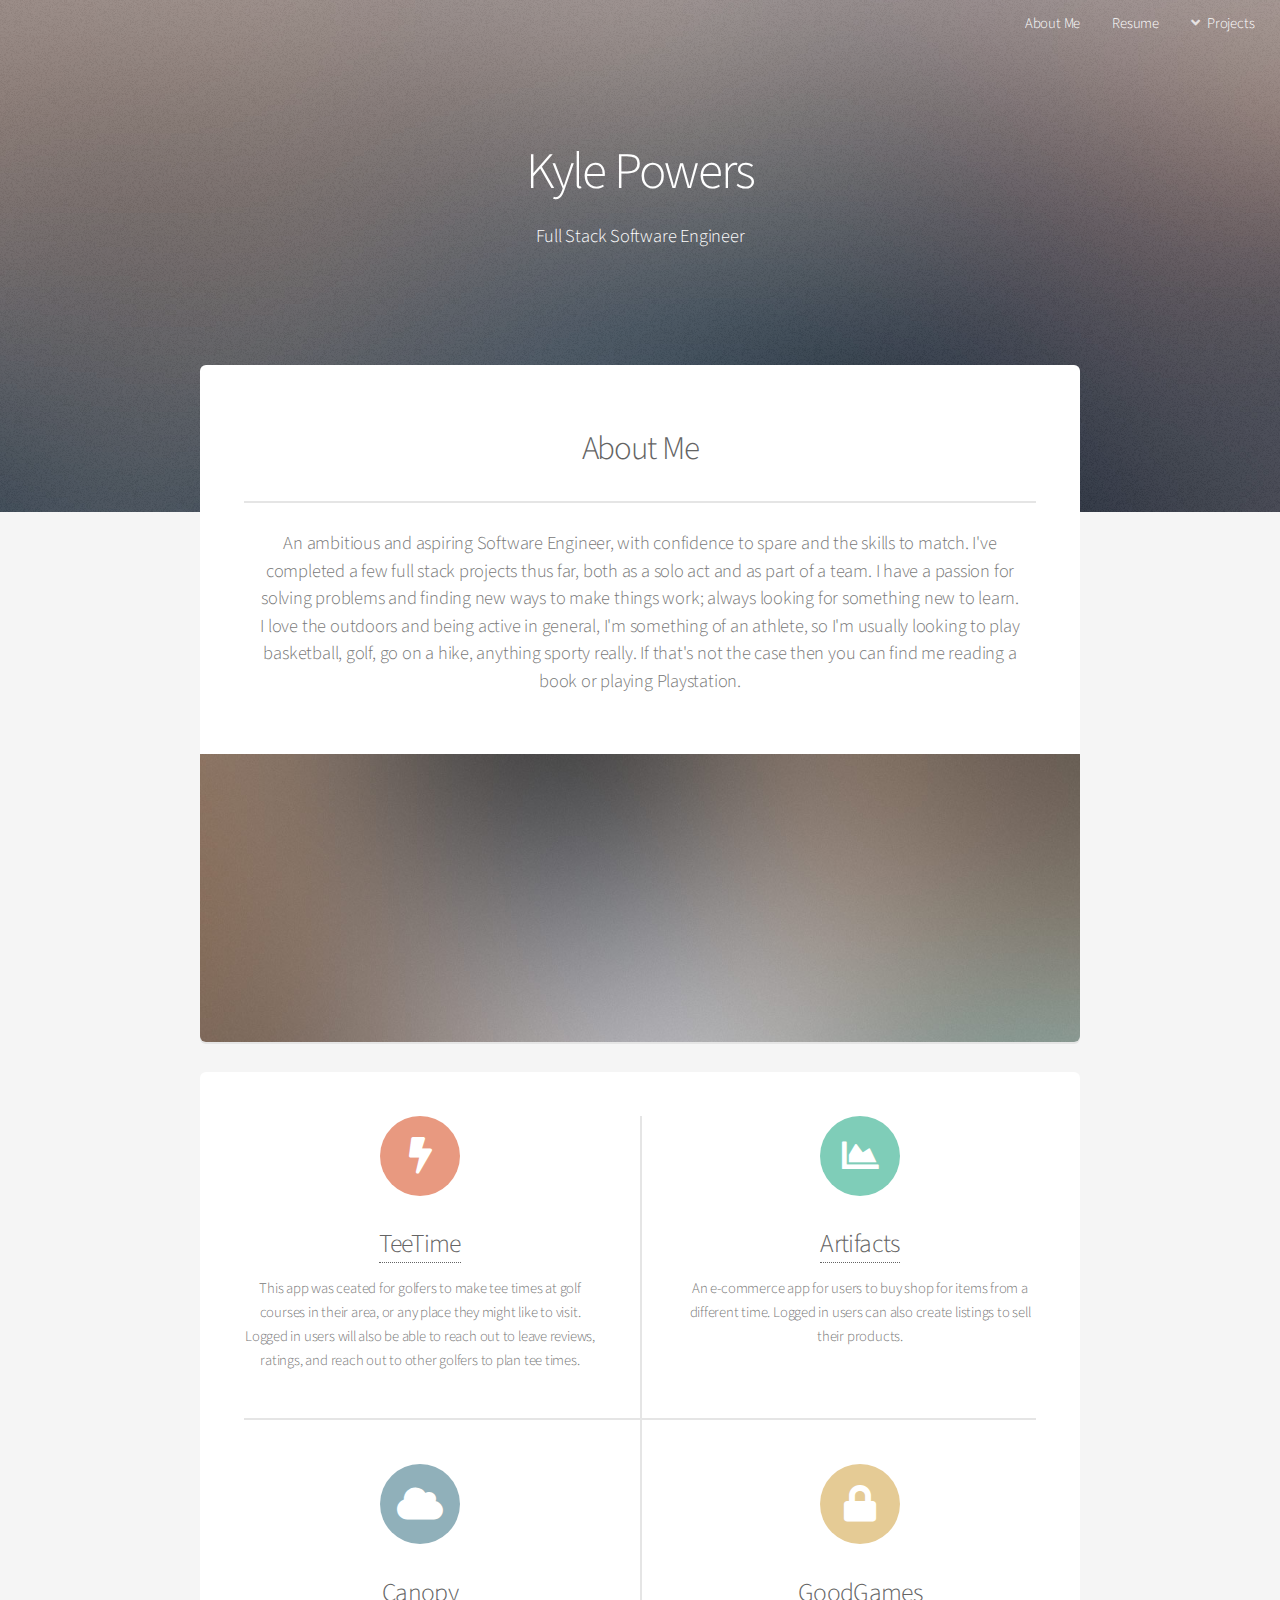
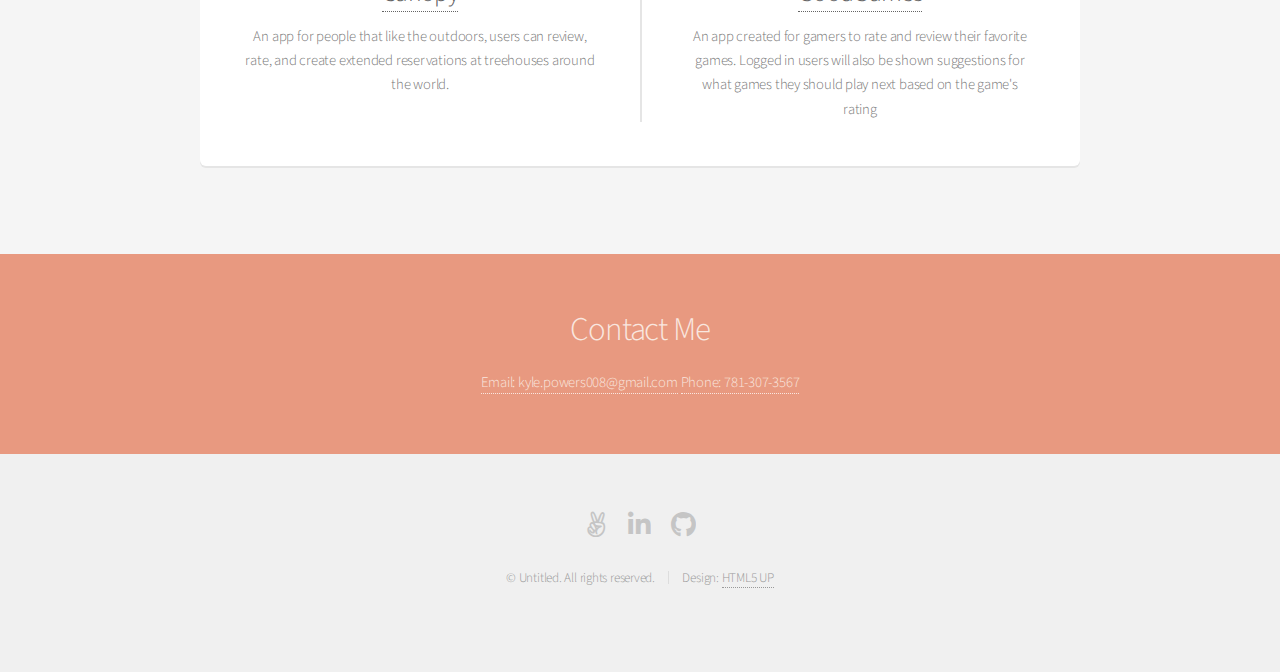
==== index.html @ 32ad5aaa "update projects display" ====
<!DOCTYPE HTML>
<!--
	Alpha by HTML5 UP
	html5up.net | @ajlkn
	Free for personal and commercial use under the CCA 3.0 license (html5up.net/license)
-->
<html>
	<head>
		<title>Kyle Powers</title>
		<meta charset="utf-8" />
		<meta name="viewport" content="width=device-width, initial-scale=1, user-scalable=no" />
		<link rel="stylesheet" href="assets/css/main.css" />
	</head>
	<body class="landing is-preload">
		<div id="page-wrapper">

			<!-- Header -->
				<header id="header" class="alt">
					<!-- <h1><a href="index.html">Alpha</a> by HTML5 UP</h1> -->
					<nav id="nav">
						<ul>
							<li><a href="#main">About Me</a></li>
							<li><a rel='noreferrer noopener' target='_blank' href="https://docs.google.com/document/d/1YrAl330X6OnxIBr7UU35hKrT2SqZtr66Ecdz0y0N6Dw/edit">Resume</a></li>
							<li>
								<a href="#" class="icon solid fa-angle-down">Projects</a>
								<ul>
									<li><a href="#projects"></a>TeeTime</li>
									<li><a href="#projects"></a>Artifacts</li>
									<li><a href="#projects"></a>Canopy</li>
									<li>
										<a href="#projects">Goodgames</a>
										<!-- <ul>
											<li><a href="#">Option One</a></li>
											<li><a href="#">Option Two</a></li>
											<li><a href="#">Option Three</a></li>
											<li><a href="#">Option Four</a></li>
										</ul> -->
									</li>
								</ul>
							</li>
							<!-- <li><a href="#" class="button">Sign Up</a></li> -->
						</ul>
					</nav>
				</header>

			<!-- Banner -->
				<section id="banner">
					<h2>Kyle Powers</h2>
					<p>Full Stack Software Engineer</p>
					<!-- <ul class="actions special">
						<li><a href="#" class="button primary">Sign Up</a></li>
						<li><a href="#" class="button">Learn More</a></li>
					</ul> -->
				</section>

			<!-- Main -->
				<section id="main" class="container">

					<section class="box special">
						<header class="major">
							<h2>About Me
							<br />
							</h2>
							<p>An ambitious and aspiring Software Engineer, with confidence to spare and the skills to match. I've completed a few full stack projects thus far, both as a solo act and as part of a team. I have a passion for solving problems and finding new ways to make things work; always looking for something new to learn. <br/>
								I love the outdoors and being active in general, I'm something of an athlete, so I'm usually looking to play basketball, golf, go on a hike, anything sporty really. If that's not the case then you can find me reading a book or playing Playstation.</p>
						</header>
						<span class="image featured"><img src="images/pic01.jpg" alt="" /></span>
					</section>

					<section id="projects" class="box special features">
						<div class="features-row">
							<section>
								<span class="icon solid major fa-bolt accent2"></span>
								<h3><a rel='noreferrer noopener' target='_blank' href="https://tee-time-app.herokuapp.com/">TeeTime</a></h3>
								<p>This app was ceated for golfers to make tee times at golf courses in their area, or any place they might like to visit. Logged in users will also be able to reach out to leave reviews, ratings, and reach out to other golfers to plan tee times.</p>
							</section>
							<section>
								<span class="icon solid major fa-chart-area accent3"></span>
								<h3><a rel='noreferrer noopener' target='_blank' href="https://artifacts-app.herokuapp.com/">Artifacts</a></h3>
								<p>An e-commerce app for users to buy shop for items from a different time. Logged in users can also create listings to sell their products.</p>
							</section>
						</div>
						<div class="features-row">
							<section>
								<span class="icon solid major fa-cloud accent4"></span>
								<h3><a rel='noreferrer noopener' target='_blank' href="https://canopykp.herokuapp.com/">Canopy</a></h3>
								<p>An app for people that like the outdoors, users can review, rate, and create extended reservations at treehouses around the world.</p>
							</section>
							<section>
								<span class="icon solid major fa-lock accent5"></span>
								<h3><a rel='noreferrer noopener' target='_blank' href="https://goodgamesgg.herokuapp.com/">GoodGames</a></h3>
								<p>An app created for gamers to rate and review their favorite games. Logged in users will also be shown suggestions for what games they should play next based on the game's rating</p>
							</section>
						</div>
					</section>

					<div class="row">
						<div class="col-6 col-12-narrower">

							<!-- <section class="box special">
								<span class="image featured"><img src="images/pic02.jpg" alt="" /></span>
								<h3>Sed lorem adipiscing</h3>
								<p>Integer volutpat ante et accumsan commophasellus sed aliquam feugiat lorem aliquet ut enim rutrum phasellus iaculis accumsan dolore magna aliquam veroeros.</p>
								<ul class="actions special">
									<li><a href="#" class="button alt">Learn More</a></li>
								</ul>
							</section>

						</div>
						<div class="col-6 col-12-narrower">

							<section class="box special">
								<span class="image featured"><img src="images/pic03.jpg" alt="" /></span>
								<h3>Accumsan integer</h3>
								<p>Integer volutpat ante et accumsan commophasellus sed aliquam feugiat lorem aliquet ut enim rutrum phasellus iaculis accumsan dolore magna aliquam veroeros.</p>
								<ul class="actions special">
									<li><a href="#" class="button alt">Learn More</a></li>
								</ul>
							</section> -->

						</div>
					</div>

				</section>

			<!-- CTA -->
				<section id="cta">

					<h2>Contact Me</h2>
					<a href="mailto: kyle.powers008@gmail.com">Email: kyle.powers008@gmail.com</a>
					<a href="tel:+17813073567">Phone: 781-307-3567</a>

					<!-- <form>
						<div class="row gtr-50 gtr-uniform">
							<div class="col-8 col-12-mobilep">
								<input type="email" name="email" id="email" placeholder="Email Address" />
							</div>
							<div class="col-4 col-12-mobilep">
								<input type="submit" value="Sign Up" class="fit" />
							</div>
						</div>
					</form> -->

				</section>

			<!-- Footer -->
				<footer id="footer">
					<ul class="icons">
						<!-- <li><a href="#" class="icon brands fa-twitter"><span class="label">Twitter</span></a></li> -->
						<li><a href="https://angel.co/u/kyle-powers-6" class="icon brands fa-angellist"><span class="label">Angellist</span></a></li>
						<li><a href="https://www.linkedin.com/in/kyle-powers-63739b133/" class="icon brands fa-linkedin-in"><span class="label">Linkedin</span></a></li>
						<li><a href="https://github.com/kpowers005" class="icon brands fa-github"><span class="label">Github</span></a></li>
						<!-- <li><a href="#" class="icon brands fa-dribbble"><span class="label">Dribbble</span></a></li>
						<li><a href="#" class="icon brands fa-google-plus"><span class="label">Google+</span></a></li> -->
					</ul>
					<ul class="copyright">
						<li>&copy; Untitled. All rights reserved.</li><li>Design: <a href="http://html5up.net">HTML5 UP</a></li>
					</ul>
				</footer>

		</div>

		<!-- Scripts -->
			<script src="assets/js/jquery.min.js"></script>
			<script src="assets/js/jquery.dropotron.min.js"></script>
			<script src="assets/js/jquery.scrollex.min.js"></script>
			<script src="assets/js/browser.min.js"></script>
			<script src="assets/js/breakpoints.min.js"></script>
			<script src="assets/js/util.js"></script>
			<script src="assets/js/main.js"></script>

	</body>
</html>
---- assets/css/main.css ----
@import url("fontawesome-all.min.css");
@import url("https://fonts.googleapis.com/css?family=Source+Sans+Pro:300,400,300italic,400italic");

/*
	Alpha by HTML5 UP
	html5up.net | @ajlkn
	Free for personal and commercial use under the CCA 3.0 license (html5up.net/license)
*/

/* Reset */

/* Based on meyerweb.com/eric/tools/css/reset (v2.0 | 20110126 | License: public domain) */

	*
	{
		scroll-behavior: smooth;
	}


	html, body, div, span, applet, object,
	iframe, h1, h2, h3, h4, h5, h6, p, blockquote,
	pre, a, abbr, acronym, address, big, cite,
	code, del, dfn, em, img, ins, kbd, q, s, samp,
	small, strike, strong, sub, sup, tt, var, b,
	u, i, center, dl, dt, dd, ol, ul, li, fieldset,
	form, label, legend, table, caption, tbody,
	tfoot, thead, tr, th, td, article, aside,
	canvas, details, embed, figure, figcaption,
	footer, header, hgroup, menu, nav, output, ruby,
	section, summary, time, mark, audio, video {
		margin: 0;
		padding: 0;
		border: 0;
		font-size: 100%;
		font: inherit;
		vertical-align: baseline;
	}

	article, aside, details, figcaption, figure,
	footer, header, hgroup, menu, nav, section {
		display: block;
	}

	body {
		line-height: 1;
	}

	ol, ul {
		list-style: none;
	}

	blockquote, q {
		quotes: none;
	}

		blockquote:before, blockquote:after, q:before, q:after {
			content: '';
			content: none;
		}

	table {
		border-collapse: collapse;
		border-spacing: 0;
	}

	body {
		-webkit-text-size-adjust: none;
	}

	mark {
		background-color: transparent;
		color: inherit;
	}

	input::-moz-focus-inner {
		border: 0;
		padding: 0;
	}

	input, select, textarea {
		-moz-appearance: none;
		-webkit-appearance: none;
		-ms-appearance: none;
		appearance: none;
	}

/* Basic */

	@-ms-viewport {
		width: device-width;
	}

	body {
		-ms-overflow-style: scrollbar;
	}

	@media screen and (max-width: 480px) {

		html, body {
			min-width: 320px;
		}

	}

	html {
		box-sizing: border-box;
	}

	*, *:before, *:after {
		box-sizing: inherit;
	}

	body {
		background: #f5f5f5;
	}

	body, input, select, textarea {
		color: #777;
		font-family: "Source Sans Pro", sans-serif;
		font-size: 16pt;
		font-weight: 300;
		line-height: 1.65em;
		letter-spacing: -0.015em;
	}

	a {
		-moz-transition: color 0.2s ease-in-out, border-bottom-color 0.2s ease-in-out;
		-webkit-transition: color 0.2s ease-in-out, border-bottom-color 0.2s ease-in-out;
		-ms-transition: color 0.2s ease-in-out, border-bottom-color 0.2s ease-in-out;
		transition: color 0.2s ease-in-out, border-bottom-color 0.2s ease-in-out;
		border-bottom: dotted 1px;
		color: #e89980;
		text-decoration: none;
	}

		a:hover {
			border-bottom-color: transparent;
		}

	strong, b {
		color: #646464;
		font-weight: 400;
	}

	em, i {
		font-style: italic;
	}

	p {
		margin: 0 0 2em 0;
	}

	h1, h2, h3, h4, h5, h6 {
		color: #646464;
		font-weight: 300;
		line-height: 1em;
		margin: 0 0 0.5em 0;
	}

		h1 a, h2 a, h3 a, h4 a, h5 a, h6 a {
			color: inherit;
			text-decoration: none;
		}

	h2 {
		font-size: 2.25em;
		line-height: 1.5em;
		letter-spacing: -0.035em;
	}

	h3 {
		font-size: 1.75em;
		line-height: 1.5em;
		letter-spacing: -0.025em;
	}

	h4 {
		font-size: 1.1em;
		line-height: 1.5em;
		letter-spacing: 0;
	}

	h5 {
		font-size: 0.9em;
		line-height: 1.5em;
		letter-spacing: 0;
	}

	h6 {
		font-size: 0.7em;
		line-height: 1.5em;
		letter-spacing: 0;
	}

	sub {
		font-size: 0.8em;
		position: relative;
		top: 0.5em;
	}

	sup {
		font-size: 0.8em;
		position: relative;
		top: -0.5em;
	}

	hr {
		border: 0;
		border-bottom: solid 2px #e5e5e5;
		margin: 2em 0;
	}

		hr.major {
			margin: 3em 0;
		}

	blockquote {
		border-left: solid 4px #e5e5e5;
		font-style: italic;
		margin: 0 0 2em 0;
		padding: 0.5em 0 0.5em 2em;
	}

	pre {
		-webkit-overflow-scrolling: touch;
		background: #f8f8f8;
		border-radius: 6px;
		border: solid 1px #e5e5e5;
		font-family: monospace;
		font-size: 0.9em;
		line-height: 1.75em;
		margin: 0 0 2em 0;
		overflow-x: auto;
		padding: 1em 1.5em;
	}

	code {
		background: #f8f8f8;
		border-radius: 6px;
		border: solid 1px #e5e5e5;
		font-family: monospace;
		font-size: 0.9em;
		margin: 0 0.25em;
		padding: 0.25em 0.65em;
	}

	.align-left {
		text-align: left;
	}

	.align-center {
		text-align: center;
	}

	.align-right {
		text-align: right;
	}

/* Row */

	.row {
		display: flex;
		flex-wrap: wrap;
		box-sizing: border-box;
		align-items: stretch;
	}

		.row > * {
			box-sizing: border-box;
		}

		.row.gtr-uniform > * > :last-child {
			margin-bottom: 0;
		}

		.row.aln-left {
			justify-content: flex-start;
		}

		.row.aln-center {
			justify-content: center;
		}

		.row.aln-right {
			justify-content: flex-end;
		}

		.row.aln-top {
			align-items: flex-start;
		}

		.row.aln-middle {
			align-items: center;
		}

		.row.aln-bottom {
			align-items: flex-end;
		}

		.row > .imp {
			order: -1;
		}

		.row > .col-1 {
			width: 8.33333%;
		}

		.row > .off-1 {
			margin-left: 8.33333%;
		}

		.row > .col-2 {
			width: 16.66667%;
		}

		.row > .off-2 {
			margin-left: 16.66667%;
		}

		.row > .col-3 {
			width: 25%;
		}

		.row > .off-3 {
			margin-left: 25%;
		}

		.row > .col-4 {
			width: 33.33333%;
		}

		.row > .off-4 {
			margin-left: 33.33333%;
		}

		.row > .col-5 {
			width: 41.66667%;
		}

		.row > .off-5 {
			margin-left: 41.66667%;
		}

		.row > .col-6 {
			width: 50%;
		}

		.row > .off-6 {
			margin-left: 50%;
		}

		.row > .col-7 {
			width: 58.33333%;
		}

		.row > .off-7 {
			margin-left: 58.33333%;
		}

		.row > .col-8 {
			width: 66.66667%;
		}

		.row > .off-8 {
			margin-left: 66.66667%;
		}

		.row > .col-9 {
			width: 75%;
		}

		.row > .off-9 {
			margin-left: 75%;
		}

		.row > .col-10 {
			width: 83.33333%;
		}

		.row > .off-10 {
			margin-left: 83.33333%;
		}

		.row > .col-11 {
			width: 91.66667%;
		}

		.row > .off-11 {
			margin-left: 91.66667%;
		}

		.row > .col-12 {
			width: 100%;
		}

		.row > .off-12 {
			margin-left: 100%;
		}

		.row.gtr-0 {
			margin-top: 0;
			margin-left: 0em;
		}

			.row.gtr-0 > * {
				padding: 0 0 0 0em;
			}

			.row.gtr-0.gtr-uniform {
				margin-top: 0em;
			}

				.row.gtr-0.gtr-uniform > * {
					padding-top: 0em;
				}

		.row.gtr-25 {
			margin-top: 0;
			margin-left: -0.5em;
		}

			.row.gtr-25 > * {
				padding: 0 0 0 0.5em;
			}

			.row.gtr-25.gtr-uniform {
				margin-top: -0.5em;
			}

				.row.gtr-25.gtr-uniform > * {
					padding-top: 0.5em;
				}

		.row.gtr-50 {
			margin-top: 0;
			margin-left: -1em;
		}

			.row.gtr-50 > * {
				padding: 0 0 0 1em;
			}

			.row.gtr-50.gtr-uniform {
				margin-top: -1em;
			}

				.row.gtr-50.gtr-uniform > * {
					padding-top: 1em;
				}

		.row {
			margin-top: 0;
			margin-left: -2em;
		}

			.row > * {
				padding: 0 0 0 2em;
			}

			.row.gtr-uniform {
				margin-top: -2em;
			}

				.row.gtr-uniform > * {
					padding-top: 2em;
				}

		.row.gtr-150 {
			margin-top: 0;
			margin-left: -3em;
		}

			.row.gtr-150 > * {
				padding: 0 0 0 3em;
			}

			.row.gtr-150.gtr-uniform {
				margin-top: -3em;
			}

				.row.gtr-150.gtr-uniform > * {
					padding-top: 3em;
				}

		.row.gtr-200 {
			margin-top: 0;
			margin-left: -4em;
		}

			.row.gtr-200 > * {
				padding: 0 0 0 4em;
			}

			.row.gtr-200.gtr-uniform {
				margin-top: -4em;
			}

				.row.gtr-200.gtr-uniform > * {
					padding-top: 4em;
				}

		@media screen and (max-width: 1680px) {

			.row {
				display: flex;
				flex-wrap: wrap;
				box-sizing: border-box;
				align-items: stretch;
			}

				.row > * {
					box-sizing: border-box;
				}

				.row.gtr-uniform > * > :last-child {
					margin-bottom: 0;
				}

				.row.aln-left {
					justify-content: flex-start;
				}

				.row.aln-center {
					justify-content: center;
				}

				.row.aln-right {
					justify-content: flex-end;
				}

				.row.aln-top {
					align-items: flex-start;
				}

				.row.aln-middle {
					align-items: center;
				}

				.row.aln-bottom {
					align-items: flex-end;
				}

				.row > .imp-wide {
					order: -1;
				}

				.row > .col-1-wide {
					width: 8.33333%;
				}

				.row > .off-1-wide {
					margin-left: 8.33333%;
				}

				.row > .col-2-wide {
					width: 16.66667%;
				}

				.row > .off-2-wide {
					margin-left: 16.66667%;
				}

				.row > .col-3-wide {
					width: 25%;
				}

				.row > .off-3-wide {
					margin-left: 25%;
				}

				.row > .col-4-wide {
					width: 33.33333%;
				}

				.row > .off-4-wide {
					margin-left: 33.33333%;
				}

				.row > .col-5-wide {
					width: 41.66667%;
				}

				.row > .off-5-wide {
					margin-left: 41.66667%;
				}

				.row > .col-6-wide {
					width: 50%;
				}

				.row > .off-6-wide {
					margin-left: 50%;
				}

				.row > .col-7-wide {
					width: 58.33333%;
				}

				.row > .off-7-wide {
					margin-left: 58.33333%;
				}

				.row > .col-8-wide {
					width: 66.66667%;
				}

				.row > .off-8-wide {
					margin-left: 66.66667%;
				}

				.row > .col-9-wide {
					width: 75%;
				}

				.row > .off-9-wide {
					margin-left: 75%;
				}

				.row > .col-10-wide {
					width: 83.33333%;
				}

				.row > .off-10-wide {
					margin-left: 83.33333%;
				}

				.row > .col-11-wide {
					width: 91.66667%;
				}

				.row > .off-11-wide {
					margin-left: 91.66667%;
				}

				.row > .col-12-wide {
					width: 100%;
				}

				.row > .off-12-wide {
					margin-left: 100%;
				}

				.row.gtr-0 {
					margin-top: 0;
					margin-left: 0em;
				}

					.row.gtr-0 > * {
						padding: 0 0 0 0em;
					}

					.row.gtr-0.gtr-uniform {
						margin-top: 0em;
					}

						.row.gtr-0.gtr-uniform > * {
							padding-top: 0em;
						}

				.row.gtr-25 {
					margin-top: 0;
					margin-left: -0.5em;
				}

					.row.gtr-25 > * {
						padding: 0 0 0 0.5em;
					}

					.row.gtr-25.gtr-uniform {
						margin-top: -0.5em;
					}

						.row.gtr-25.gtr-uniform > * {
							padding-top: 0.5em;
						}

				.row.gtr-50 {
					margin-top: 0;
					margin-left: -1em;
				}

					.row.gtr-50 > * {
						padding: 0 0 0 1em;
					}

					.row.gtr-50.gtr-uniform {
						margin-top: -1em;
					}

						.row.gtr-50.gtr-uniform > * {
							padding-top: 1em;
						}

				.row {
					margin-top: 0;
					margin-left: -2em;
				}

					.row > * {
						padding: 0 0 0 2em;
					}

					.row.gtr-uniform {
						margin-top: -2em;
					}

						.row.gtr-uniform > * {
							padding-top: 2em;
						}

				.row.gtr-150 {
					margin-top: 0;
					margin-left: -3em;
				}

					.row.gtr-150 > * {
						padding: 0 0 0 3em;
					}

					.row.gtr-150.gtr-uniform {
						margin-top: -3em;
					}

						.row.gtr-150.gtr-uniform > * {
							padding-top: 3em;
						}

				.row.gtr-200 {
					margin-top: 0;
					margin-left: -4em;
				}

					.row.gtr-200 > * {
						padding: 0 0 0 4em;
					}

					.row.gtr-200.gtr-uniform {
						margin-top: -4em;
					}

						.row.gtr-200.gtr-uniform > * {
							padding-top: 4em;
						}

		}

		@media screen and (max-width: 1280px) {

			.row {
				display: flex;
				flex-wrap: wrap;
				box-sizing: border-box;
				align-items: stretch;
			}

				.row > * {
					box-sizing: border-box;
				}

				.row.gtr-uniform > * > :last-child {
					margin-bottom: 0;
				}

				.row.aln-left {
					justify-content: flex-start;
				}

				.row.aln-center {
					justify-content: center;
				}

				.row.aln-right {
					justify-content: flex-end;
				}

				.row.aln-top {
					align-items: flex-start;
				}

				.row.aln-middle {
					align-items: center;
				}

				.row.aln-bottom {
					align-items: flex-end;
				}

				.row > .imp-normal {
					order: -1;
				}

				.row > .col-1-normal {
					width: 8.33333%;
				}

				.row > .off-1-normal {
					margin-left: 8.33333%;
				}

				.row > .col-2-normal {
					width: 16.66667%;
				}

				.row > .off-2-normal {
					margin-left: 16.66667%;
				}

				.row > .col-3-normal {
					width: 25%;
				}

				.row > .off-3-normal {
					margin-left: 25%;
				}

				.row > .col-4-normal {
					width: 33.33333%;
				}

				.row > .off-4-normal {
					margin-left: 33.33333%;
				}

				.row > .col-5-normal {
					width: 41.66667%;
				}

				.row > .off-5-normal {
					margin-left: 41.66667%;
				}

				.row > .col-6-normal {
					width: 50%;
				}

				.row > .off-6-normal {
					margin-left: 50%;
				}

				.row > .col-7-normal {
					width: 58.33333%;
				}

				.row > .off-7-normal {
					margin-left: 58.33333%;
				}

				.row > .col-8-normal {
					width: 66.66667%;
				}

				.row > .off-8-normal {
					margin-left: 66.66667%;
				}

				.row > .col-9-normal {
					width: 75%;
				}

				.row > .off-9-normal {
					margin-left: 75%;
				}

				.row > .col-10-normal {
					width: 83.33333%;
				}

				.row > .off-10-normal {
					margin-left: 83.33333%;
				}

				.row > .col-11-normal {
					width: 91.66667%;
				}

				.row > .off-11-normal {
					margin-left: 91.66667%;
				}

				.row > .col-12-normal {
					width: 100%;
				}

				.row > .off-12-normal {
					margin-left: 100%;
				}

				.row.gtr-0 {
					margin-top: 0;
					margin-left: 0em;
				}

					.row.gtr-0 > * {
						padding: 0 0 0 0em;
					}

					.row.gtr-0.gtr-uniform {
						margin-top: 0em;
					}

						.row.gtr-0.gtr-uniform > * {
							padding-top: 0em;
						}

				.row.gtr-25 {
					margin-top: 0;
					margin-left: -0.5em;
				}

					.row.gtr-25 > * {
						padding: 0 0 0 0.5em;
					}

					.row.gtr-25.gtr-uniform {
						margin-top: -0.5em;
					}

						.row.gtr-25.gtr-uniform > * {
							padding-top: 0.5em;
						}

				.row.gtr-50 {
					margin-top: 0;
					margin-left: -1em;
				}

					.row.gtr-50 > * {
						padding: 0 0 0 1em;
					}

					.row.gtr-50.gtr-uniform {
						margin-top: -1em;
					}

						.row.gtr-50.gtr-uniform > * {
							padding-top: 1em;
						}

				.row {
					margin-top: 0;
					margin-left: -2em;
				}

					.row > * {
						padding: 0 0 0 2em;
					}

					.row.gtr-uniform {
						margin-top: -2em;
					}

						.row.gtr-uniform > * {
							padding-top: 2em;
						}

				.row.gtr-150 {
					margin-top: 0;
					margin-left: -3em;
				}

					.row.gtr-150 > * {
						padding: 0 0 0 3em;
					}

					.row.gtr-150.gtr-uniform {
						margin-top: -3em;
					}

						.row.gtr-150.gtr-uniform > * {
							padding-top: 3em;
						}

				.row.gtr-200 {
					margin-top: 0;
					margin-left: -4em;
				}

					.row.gtr-200 > * {
						padding: 0 0 0 4em;
					}

					.row.gtr-200.gtr-uniform {
						margin-top: -4em;
					}

						.row.gtr-200.gtr-uniform > * {
							padding-top: 4em;
						}

		}

		@media screen and (max-width: 980px) {

			.row {
				display: flex;
				flex-wrap: wrap;
				box-sizing: border-box;
				align-items: stretch;
			}

				.row > * {
					box-sizing: border-box;
				}

				.row.gtr-uniform > * > :last-child {
					margin-bottom: 0;
				}

				.row.aln-left {
					justify-content: flex-start;
				}

				.row.aln-center {
					justify-content: center;
				}

				.row.aln-right {
					justify-content: flex-end;
				}

				.row.aln-top {
					align-items: flex-start;
				}

				.row.aln-middle {
					align-items: center;
				}

				.row.aln-bottom {
					align-items: flex-end;
				}

				.row > .imp-narrow {
					order: -1;
				}

				.row > .col-1-narrow {
					width: 8.33333%;
				}

				.row > .off-1-narrow {
					margin-left: 8.33333%;
				}

				.row > .col-2-narrow {
					width: 16.66667%;
				}

				.row > .off-2-narrow {
					margin-left: 16.66667%;
				}

				.row > .col-3-narrow {
					width: 25%;
				}

				.row > .off-3-narrow {
					margin-left: 25%;
				}

				.row > .col-4-narrow {
					width: 33.33333%;
				}

				.row > .off-4-narrow {
					margin-left: 33.33333%;
				}

				.row > .col-5-narrow {
					width: 41.66667%;
				}

				.row > .off-5-narrow {
					margin-left: 41.66667%;
				}

				.row > .col-6-narrow {
					width: 50%;
				}

				.row > .off-6-narrow {
					margin-left: 50%;
				}

				.row > .col-7-narrow {
					width: 58.33333%;
				}

				.row > .off-7-narrow {
					margin-left: 58.33333%;
				}

				.row > .col-8-narrow {
					width: 66.66667%;
				}

				.row > .off-8-narrow {
					margin-left: 66.66667%;
				}

				.row > .col-9-narrow {
					width: 75%;
				}

				.row > .off-9-narrow {
					margin-left: 75%;
				}

				.row > .col-10-narrow {
					width: 83.33333%;
				}

				.row > .off-10-narrow {
					margin-left: 83.33333%;
				}

				.row > .col-11-narrow {
					width: 91.66667%;
				}

				.row > .off-11-narrow {
					margin-left: 91.66667%;
				}

				.row > .col-12-narrow {
					width: 100%;
				}

				.row > .off-12-narrow {
					margin-left: 100%;
				}

				.row.gtr-0 {
					margin-top: 0;
					margin-left: 0em;
				}

					.row.gtr-0 > * {
						padding: 0 0 0 0em;
					}

					.row.gtr-0.gtr-uniform {
						margin-top: 0em;
					}

						.row.gtr-0.gtr-uniform > * {
							padding-top: 0em;
						}

				.row.gtr-25 {
					margin-top: 0;
					margin-left: -0.5em;
				}

					.row.gtr-25 > * {
						padding: 0 0 0 0.5em;
					}

					.row.gtr-25.gtr-uniform {
						margin-top: -0.5em;
					}

						.row.gtr-25.gtr-uniform > * {
							padding-top: 0.5em;
						}

				.row.gtr-50 {
					margin-top: 0;
					margin-left: -1em;
				}

					.row.gtr-50 > * {
						padding: 0 0 0 1em;
					}

					.row.gtr-50.gtr-uniform {
						margin-top: -1em;
					}

						.row.gtr-50.gtr-uniform > * {
							padding-top: 1em;
						}

				.row {
					margin-top: 0;
					margin-left: -2em;
				}

					.row > * {
						padding: 0 0 0 2em;
					}

					.row.gtr-uniform {
						margin-top: -2em;
					}

						.row.gtr-uniform > * {
							padding-top: 2em;
						}

				.row.gtr-150 {
					margin-top: 0;
					margin-left: -3em;
				}

					.row.gtr-150 > * {
						padding: 0 0 0 3em;
					}

					.row.gtr-150.gtr-uniform {
						margin-top: -3em;
					}

						.row.gtr-150.gtr-uniform > * {
							padding-top: 3em;
						}

				.row.gtr-200 {
					margin-top: 0;
					margin-left: -4em;
				}

					.row.gtr-200 > * {
						padding: 0 0 0 4em;
					}

					.row.gtr-200.gtr-uniform {
						margin-top: -4em;
					}

						.row.gtr-200.gtr-uniform > * {
							padding-top: 4em;
						}

		}

		@media screen and (max-width: 840px) {

			.row {
				display: flex;
				flex-wrap: wrap;
				box-sizing: border-box;
				align-items: stretch;
			}

				.row > * {
					box-sizing: border-box;
				}

				.row.gtr-uniform > * > :last-child {
					margin-bottom: 0;
				}

				.row.aln-left {
					justify-content: flex-start;
				}

				.row.aln-center {
					justify-content: center;
				}

				.row.aln-right {
					justify-content: flex-end;
				}

				.row.aln-top {
					align-items: flex-start;
				}

				.row.aln-middle {
					align-items: center;
				}

				.row.aln-bottom {
					align-items: flex-end;
				}

				.row > .imp-narrower {
					order: -1;
				}

				.row > .col-1-narrower {
					width: 8.33333%;
				}

				.row > .off-1-narrower {
					margin-left: 8.33333%;
				}

				.row > .col-2-narrower {
					width: 16.66667%;
				}

				.row > .off-2-narrower {
					margin-left: 16.66667%;
				}

				.row > .col-3-narrower {
					width: 25%;
				}

				.row > .off-3-narrower {
					margin-left: 25%;
				}

				.row > .col-4-narrower {
					width: 33.33333%;
				}

				.row > .off-4-narrower {
					margin-left: 33.33333%;
				}

				.row > .col-5-narrower {
					width: 41.66667%;
				}

				.row > .off-5-narrower {
					margin-left: 41.66667%;
				}

				.row > .col-6-narrower {
					width: 50%;
				}

				.row > .off-6-narrower {
					margin-left: 50%;
				}

				.row > .col-7-narrower {
					width: 58.33333%;
				}

				.row > .off-7-narrower {
					margin-left: 58.33333%;
				}

				.row > .col-8-narrower {
					width: 66.66667%;
				}

				.row > .off-8-narrower {
					margin-left: 66.66667%;
				}

				.row > .col-9-narrower {
					width: 75%;
				}

				.row > .off-9-narrower {
					margin-left: 75%;
				}

				.row > .col-10-narrower {
					width: 83.33333%;
				}

				.row > .off-10-narrower {
					margin-left: 83.33333%;
				}

				.row > .col-11-narrower {
					width: 91.66667%;
				}

				.row > .off-11-narrower {
					margin-left: 91.66667%;
				}

				.row > .col-12-narrower {
					width: 100%;
				}

				.row > .off-12-narrower {
					margin-left: 100%;
				}

				.row.gtr-0 {
					margin-top: 0;
					margin-left: 0em;
				}

					.row.gtr-0 > * {
						padding: 0 0 0 0em;
					}

					.row.gtr-0.gtr-uniform {
						margin-top: 0em;
					}

						.row.gtr-0.gtr-uniform > * {
							padding-top: 0em;
						}

				.row.gtr-25 {
					margin-top: 0;
					margin-left: -0.5em;
				}

					.row.gtr-25 > * {
						padding: 0 0 0 0.5em;
					}

					.row.gtr-25.gtr-uniform {
						margin-top: -0.5em;
					}

						.row.gtr-25.gtr-uniform > * {
							padding-top: 0.5em;
						}

				.row.gtr-50 {
					margin-top: 0;
					margin-left: -1em;
				}

					.row.gtr-50 > * {
						padding: 0 0 0 1em;
					}

					.row.gtr-50.gtr-uniform {
						margin-top: -1em;
					}

						.row.gtr-50.gtr-uniform > * {
							padding-top: 1em;
						}

				.row {
					margin-top: 0;
					margin-left: -2em;
				}

					.row > * {
						padding: 0 0 0 2em;
					}

					.row.gtr-uniform {
						margin-top: -2em;
					}

						.row.gtr-uniform > * {
							padding-top: 2em;
						}

				.row.gtr-150 {
					margin-top: 0;
					margin-left: -3em;
				}

					.row.gtr-150 > * {
						padding: 0 0 0 3em;
					}

					.row.gtr-150.gtr-uniform {
						margin-top: -3em;
					}

						.row.gtr-150.gtr-uniform > * {
							padding-top: 3em;
						}

				.row.gtr-200 {
					margin-top: 0;
					margin-left: -4em;
				}

					.row.gtr-200 > * {
						padding: 0 0 0 4em;
					}

					.row.gtr-200.gtr-uniform {
						margin-top: -4em;
					}

						.row.gtr-200.gtr-uniform > * {
							padding-top: 4em;
						}

		}

		@media screen and (max-width: 736px) {

			.row {
				display: flex;
				flex-wrap: wrap;
				box-sizing: border-box;
				align-items: stretch;
			}

				.row > * {
					box-sizing: border-box;
				}

				.row.gtr-uniform > * > :last-child {
					margin-bottom: 0;
				}

				.row.aln-left {
					justify-content: flex-start;
				}

				.row.aln-center {
					justify-content: center;
				}

				.row.aln-right {
					justify-content: flex-end;
				}

				.row.aln-top {
					align-items: flex-start;
				}

				.row.aln-middle {
					align-items: center;
				}

				.row.aln-bottom {
					align-items: flex-end;
				}

				.row > .imp-mobile {
					order: -1;
				}

				.row > .col-1-mobile {
					width: 8.33333%;
				}

				.row > .off-1-mobile {
					margin-left: 8.33333%;
				}

				.row > .col-2-mobile {
					width: 16.66667%;
				}

				.row > .off-2-mobile {
					margin-left: 16.66667%;
				}

				.row > .col-3-mobile {
					width: 25%;
				}

				.row > .off-3-mobile {
					margin-left: 25%;
				}

				.row > .col-4-mobile {
					width: 33.33333%;
				}

				.row > .off-4-mobile {
					margin-left: 33.33333%;
				}

				.row > .col-5-mobile {
					width: 41.66667%;
				}

				.row > .off-5-mobile {
					margin-left: 41.66667%;
				}

				.row > .col-6-mobile {
					width: 50%;
				}

				.row > .off-6-mobile {
					margin-left: 50%;
				}

				.row > .col-7-mobile {
					width: 58.33333%;
				}

				.row > .off-7-mobile {
					margin-left: 58.33333%;
				}

				.row > .col-8-mobile {
					width: 66.66667%;
				}

				.row > .off-8-mobile {
					margin-left: 66.66667%;
				}

				.row > .col-9-mobile {
					width: 75%;
				}

				.row > .off-9-mobile {
					margin-left: 75%;
				}

				.row > .col-10-mobile {
					width: 83.33333%;
				}

				.row > .off-10-mobile {
					margin-left: 83.33333%;
				}

				.row > .col-11-mobile {
					width: 91.66667%;
				}

				.row > .off-11-mobile {
					margin-left: 91.66667%;
				}

				.row > .col-12-mobile {
					width: 100%;
				}

				.row > .off-12-mobile {
					margin-left: 100%;
				}

				.row.gtr-0 {
					margin-top: 0;
					margin-left: 0em;
				}

					.row.gtr-0 > * {
						padding: 0 0 0 0em;
					}

					.row.gtr-0.gtr-uniform {
						margin-top: 0em;
					}

						.row.gtr-0.gtr-uniform > * {
							padding-top: 0em;
						}

				.row.gtr-25 {
					margin-top: 0;
					margin-left: -0.5em;
				}

					.row.gtr-25 > * {
						padding: 0 0 0 0.5em;
					}

					.row.gtr-25.gtr-uniform {
						margin-top: -0.5em;
					}

						.row.gtr-25.gtr-uniform > * {
							padding-top: 0.5em;
						}

				.row.gtr-50 {
					margin-top: 0;
					margin-left: -1em;
				}

					.row.gtr-50 > * {
						padding: 0 0 0 1em;
					}

					.row.gtr-50.gtr-uniform {
						margin-top: -1em;
					}

						.row.gtr-50.gtr-uniform > * {
							padding-top: 1em;
						}

				.row {
					margin-top: 0;
					margin-left: -2em;
				}

					.row > * {
						padding: 0 0 0 2em;
					}

					.row.gtr-uniform {
						margin-top: -2em;
					}

						.row.gtr-uniform > * {
							padding-top: 2em;
						}

				.row.gtr-150 {
					margin-top: 0;
					margin-left: -3em;
				}

					.row.gtr-150 > * {
						padding: 0 0 0 3em;
					}

					.row.gtr-150.gtr-uniform {
						margin-top: -3em;
					}

						.row.gtr-150.gtr-uniform > * {
							padding-top: 3em;
						}

				.row.gtr-200 {
					margin-top: 0;
					margin-left: -4em;
				}

					.row.gtr-200 > * {
						padding: 0 0 0 4em;
					}

					.row.gtr-200.gtr-uniform {
						margin-top: -4em;
					}

						.row.gtr-200.gtr-uniform > * {
							padding-top: 4em;
						}

		}

		@media screen and (max-width: 480px) {

			.row {
				display: flex;
				flex-wrap: wrap;
				box-sizing: border-box;
				align-items: stretch;
			}

				.row > * {
					box-sizing: border-box;
				}

				.row.gtr-uniform > * > :last-child {
					margin-bottom: 0;
				}

				.row.aln-left {
					justify-content: flex-start;
				}

				.row.aln-center {
					justify-content: center;
				}

				.row.aln-right {
					justify-content: flex-end;
				}

				.row.aln-top {
					align-items: flex-start;
				}

				.row.aln-middle {
					align-items: center;
				}

				.row.aln-bottom {
					align-items: flex-end;
				}

				.row > .imp-mobilep {
					order: -1;
				}

				.row > .col-1-mobilep {
					width: 8.33333%;
				}

				.row > .off-1-mobilep {
					margin-left: 8.33333%;
				}

				.row > .col-2-mobilep {
					width: 16.66667%;
				}

				.row > .off-2-mobilep {
					margin-left: 16.66667%;
				}

				.row > .col-3-mobilep {
					width: 25%;
				}

				.row > .off-3-mobilep {
					margin-left: 25%;
				}

				.row > .col-4-mobilep {
					width: 33.33333%;
				}

				.row > .off-4-mobilep {
					margin-left: 33.33333%;
				}

				.row > .col-5-mobilep {
					width: 41.66667%;
				}

				.row > .off-5-mobilep {
					margin-left: 41.66667%;
				}

				.row > .col-6-mobilep {
					width: 50%;
				}

				.row > .off-6-mobilep {
					margin-left: 50%;
				}

				.row > .col-7-mobilep {
					width: 58.33333%;
				}

				.row > .off-7-mobilep {
					margin-left: 58.33333%;
				}

				.row > .col-8-mobilep {
					width: 66.66667%;
				}

				.row > .off-8-mobilep {
					margin-left: 66.66667%;
				}

				.row > .col-9-mobilep {
					width: 75%;
				}

				.row > .off-9-mobilep {
					margin-left: 75%;
				}

				.row > .col-10-mobilep {
					width: 83.33333%;
				}

				.row > .off-10-mobilep {
					margin-left: 83.33333%;
				}

				.row > .col-11-mobilep {
					width: 91.66667%;
				}

				.row > .off-11-mobilep {
					margin-left: 91.66667%;
				}

				.row > .col-12-mobilep {
					width: 100%;
				}

				.row > .off-12-mobilep {
					margin-left: 100%;
				}

				.row.gtr-0 {
					margin-top: 0;
					margin-left: 0em;
				}

					.row.gtr-0 > * {
						padding: 0 0 0 0em;
					}

					.row.gtr-0.gtr-uniform {
						margin-top: 0em;
					}

						.row.gtr-0.gtr-uniform > * {
							padding-top: 0em;
						}

				.row.gtr-25 {
					margin-top: 0;
					margin-left: -0.5em;
				}

					.row.gtr-25 > * {
						padding: 0 0 0 0.5em;
					}

					.row.gtr-25.gtr-uniform {
						margin-top: -0.5em;
					}

						.row.gtr-25.gtr-uniform > * {
							padding-top: 0.5em;
						}

				.row.gtr-50 {
					margin-top: 0;
					margin-left: -1em;
				}

					.row.gtr-50 > * {
						padding: 0 0 0 1em;
					}

					.row.gtr-50.gtr-uniform {
						margin-top: -1em;
					}

						.row.gtr-50.gtr-uniform > * {
							padding-top: 1em;
						}

				.row {
					margin-top: 0;
					margin-left: -2em;
				}

					.row > * {
						padding: 0 0 0 2em;
					}

					.row.gtr-uniform {
						margin-top: -2em;
					}

						.row.gtr-uniform > * {
							padding-top: 2em;
						}

				.row.gtr-150 {
					margin-top: 0;
					margin-left: -3em;
				}

					.row.gtr-150 > * {
						padding: 0 0 0 3em;
					}

					.row.gtr-150.gtr-uniform {
						margin-top: -3em;
					}

						.row.gtr-150.gtr-uniform > * {
							padding-top: 3em;
						}

				.row.gtr-200 {
					margin-top: 0;
					margin-left: -4em;
				}

					.row.gtr-200 > * {
						padding: 0 0 0 4em;
					}

					.row.gtr-200.gtr-uniform {
						margin-top: -4em;
					}

						.row.gtr-200.gtr-uniform > * {
							padding-top: 4em;
						}

		}

/* Container */

	.container {
		margin: 0 auto;
		max-width: calc(100% - 5em);
		width: 60em;
	}

		.container.xsmall {
			width: 15em;
		}

		.container.small {
			width: 30em;
		}

		.container.medium {
			width: 45em;
		}

		.container.large {
			width: 75em;
		}

		.container.xlarge {
			width: 90em;
		}

		.container.max {
			width: 100%;
		}

		@media screen and (max-width: 840px) {

			.container {
				width: 100% !important;
			}

		}

		@media screen and (max-width: 736px) {

			.container {
				max-width: 100%;
			}

		}

/* Section/Article */

	section.special, article.special {
		text-align: center;
	}

	header p {
		color: #999;
		position: relative;
		margin: 0 0 1.5em 0;
		font-style: italic;
	}

	header h2 + p {
		font-size: 1.25em;
		margin-top: -1em;
		line-height: 1.5em;
	}

	header h3 + p {
		font-size: 1.1em;
		margin-top: -0.85em;
		line-height: 1.5em;
	}

	header h4 + p,
	header h5 + p,
	header h6 + p {
		font-size: 0.8em;
		margin-top: -0.5em;
		line-height: 1.5em;
	}

	header.major {
		padding: 1em 0;
		text-align: center;
	}

		header.major h2 {
			margin: 0;
		}

		header.major p {
			display: inline-block;
			border-top: solid 2px #e5e5e5;
			color: #777;
			margin: 1.5em 0 0 0;
			padding: 1.5em 0 0 0;
			font-style: normal;
		}

/* Form */

	form {
		margin: 0 0 2em 0;
	}

	label {
		color: #646464;
		display: block;
		font-size: 0.9em;
		font-weight: 300;
		margin: 0 0 1em 0;
	}

	input[type="text"],
	input[type="password"],
	input[type="email"],
	select,
	textarea {
		-moz-appearance: none;
		-webkit-appearance: none;
		-ms-appearance: none;
		appearance: none;
		background-color: #f8f8f8;
		border-radius: 6px;
		border: solid 1px #e5e5e5;
		color: inherit;
		display: block;
		outline: 0;
		padding: 0 1em;
		text-decoration: none;
		width: 100%;
	}

		input[type="text"]:invalid,
		input[type="password"]:invalid,
		input[type="email"]:invalid,
		select:invalid,
		textarea:invalid {
			box-shadow: none;
		}

		input[type="text"]:focus,
		input[type="password"]:focus,
		input[type="email"]:focus,
		select:focus,
		textarea:focus {
			border-color: #e89980;
			box-shadow: 0 0 0 2px #e89980;
		}

	select {
		background-image: url("data:image/svg+xml;charset=utf8,%3Csvg xmlns='http://www.w3.org/2000/svg' width='40' height='40' preserveAspectRatio='none' viewBox='0 0 40 40'%3E%3Cpath d='M9.4,12.3l10.4,10.4l10.4-10.4c0.2-0.2,0.5-0.4,0.9-0.4c0.3,0,0.6,0.1,0.9,0.4l3.3,3.3c0.2,0.2,0.4,0.5,0.4,0.9 c0,0.4-0.1,0.6-0.4,0.9L20.7,31.9c-0.2,0.2-0.5,0.4-0.9,0.4c-0.3,0-0.6-0.1-0.9-0.4L4.3,17.3c-0.2-0.2-0.4-0.5-0.4-0.9 c0-0.4,0.1-0.6,0.4-0.9l3.3-3.3c0.2-0.2,0.5-0.4,0.9-0.4S9.1,12.1,9.4,12.3z' fill='%23e5e5e5' /%3E%3C/svg%3E");
		background-size: 1.25em;
		background-repeat: no-repeat;
		background-position: calc(100% - 1em) center;
		height: 3em;
		padding-right: 3em;
		text-overflow: ellipsis;
	}

		select option {
			color: #777;
			background-color: #f5f5f5;
		}

		select:focus::-ms-value {
			background-color: transparent;
		}

		select::-ms-expand {
			display: none;
		}

	input[type="text"],
	input[type="password"],
	input[type="email"],
	select {
		height: 3em;
	}

	textarea {
		padding: 0.75em 1em;
	}

	input[type="checkbox"],
	input[type="radio"] {
		-moz-appearance: none;
		-webkit-appearance: none;
		-ms-appearance: none;
		appearance: none;
		display: block;
		float: left;
		margin-right: -2em;
		opacity: 0;
		width: 1em;
		z-index: -1;
	}

		input[type="checkbox"] + label,
		input[type="radio"] + label {
			text-decoration: none;
			color: #777;
			cursor: pointer;
			display: inline-block;
			font-size: 1em;
			font-weight: 300;
			padding-left: 2.55em;
			padding-right: 0.75em;
			position: relative;
		}

			input[type="checkbox"] + label:before,
			input[type="radio"] + label:before {
				-moz-osx-font-smoothing: grayscale;
				-webkit-font-smoothing: antialiased;
				display: inline-block;
				font-style: normal;
				font-variant: normal;
				text-rendering: auto;
				line-height: 1;
				text-transform: none !important;
				font-family: 'Font Awesome 5 Free';
				font-weight: 900;
			}

			input[type="checkbox"] + label:before,
			input[type="radio"] + label:before {
				background: #f8f8f8;
				border-radius: 6px;
				border: solid 1px #e5e5e5;
				content: '';
				display: inline-block;
				font-size: 0.8em;
				height: 2.25em;
				left: 0;
				line-height: 2.25em;
				position: absolute;
				text-align: center;
				top: 0;
				width: 2.25em;
			}

		input[type="checkbox"]:checked + label:before,
		input[type="radio"]:checked + label:before {
			background: #666;
			border-color: #666;
			color: #ffffff;
			content: '\f00c';
		}

		input[type="checkbox"]:focus + label:before,
		input[type="radio"]:focus + label:before {
			border-color: #e89980;
			box-shadow: 0 0 0 1px #e89980;
		}

	input[type="checkbox"] + label:before {
		border-radius: 6px;
	}

	input[type="radio"] + label:before {
		border-radius: 100%;
	}

	::-webkit-input-placeholder {
		color: #999 !important;
		opacity: 1.0;
	}

	:-moz-placeholder {
		color: #999 !important;
		opacity: 1.0;
	}

	::-moz-placeholder {
		color: #999 !important;
		opacity: 1.0;
	}

	:-ms-input-placeholder {
		color: #999 !important;
		opacity: 1.0;
	}

/* Box */

	.box {
		background: #fff;
		border-radius: 6px;
		box-shadow: 0 2px 0 0 #e5e5e5;
		margin: 0 0 2em 0;
		padding: 3em;
	}

		.box > :last-child {
			margin-bottom: 0;
		}

		.box.alt {
			background: none !important;
			border-radius: 0 !important;
			box-shadow: none !important;
			margin: 0 0 2em 0;
			padding: 0 !important;
		}

		.box.features .features-row {
			border-top: solid 2px #e5e5e5;
			position: relative;
		}

			.box.features .features-row:after {
				clear: both;
				content: '';
				display: block;
			}

			.box.features .features-row section {
				float: left;
				padding: 3em;
				width: 50%;
			}

				.box.features .features-row section :last-child {
					margin-bottom: 0;
				}

				.box.features .features-row section:nth-child(2n) {
					padding-right: 0;
				}

					.box.features .features-row section:nth-child(2n):before {
						background: #e5e5e5;
						content: '';
						display: block;
						height: 100%;
						margin-left: -3em;
						position: absolute;
						top: 0;
						width: 2px;
					}

				.box.features .features-row section:nth-child(2n-1) {
					padding-left: 0;
				}

			.box.features .features-row:first-child {
				border-top: 0;
			}

				.box.features .features-row:first-child section {
					padding-top: 0;
				}

			.box.features .features-row:last-child {
				padding-bottom: 0;
			}

				.box.features .features-row:last-child section {
					padding-bottom: 0;
				}

		.box.special {
			text-align: center;
		}

		.box .image.featured {
			border-radius: 0;
			display: block;
			margin: 3em 0 3em -3em;
			position: relative;
			width: calc(100% + 6em);
		}

			.box .image.featured img {
				border-radius: 0;
				display: block;
				width: 100%;
			}

			.box .image.featured:first-child {
				border-radius: 6px 6px 0 0;
				margin-bottom: 3em;
				margin-top: -3em;
			}

				.box .image.featured:first-child img {
					border-radius: 6px 6px 0 0;
				}

			.box .image.featured:last-child {
				border-radius: 0 0 6px 6px;
				margin-bottom: -3em;
				margin-top: 3em;
			}

				.box .image.featured:last-child img {
					border-radius: 0 0 6px 6px;
				}

/* Icon */

	.icon {
		text-decoration: none;
		border-bottom: none;
		position: relative;
	}

		.icon:before {
			-moz-osx-font-smoothing: grayscale;
			-webkit-font-smoothing: antialiased;
			display: inline-block;
			font-style: normal;
			font-variant: normal;
			text-rendering: auto;
			line-height: 1;
			text-transform: none !important;
			font-family: 'Font Awesome 5 Free';
			font-weight: 400;
		}

		.icon > .label {
			display: none;
		}

		.icon:before {
			line-height: inherit;
		}

		.icon.solid:before {
			font-weight: 900;
		}

		.icon.brands:before {
			font-family: 'Font Awesome 5 Brands';
		}

		.icon.major {
			background: #666;
			border-radius: 100%;
			color: #ffffff;
			cursor: default;
			display: inline-block;
			height: 5.5em;
			line-height: 5.5em;
			margin: 0 0 2em 0;
			width: 5.5em;
		}

			.icon.major:before {
				font-size: 2.5em;
			}

			.icon.major.accent1 {
				background: #666;
				color: #ffffff;
			}

			.icon.major.accent2 {
				background: #e89980;
				color: #ffffff;
			}

			.icon.major.accent3 {
				background: #7fcdb8;
				color: #ffffff;
			}

			.icon.major.accent4 {
				background: #90b0ba;
				color: #ffffff;
			}

			.icon.major.accent5 {
				background: #e5cb95;
				color: #ffffff;
			}

/* Image */

	.image {
		border-radius: 6px;
		border: 0;
		display: inline-block;
		position: relative;
	}

		.image img {
			border-radius: 6px;
			display: block;
		}

		.image.left {
			float: left;
			padding: 0 1.5em 1em 0;
			top: 0.25em;
		}

		.image.right {
			float: right;
			padding: 0 0 1em 1.5em;
			top: 0.25em;
		}

		.image.fit {
			display: block;
			margin: 0 0 2em 0;
			width: 100%;
		}

			.image.fit img {
				display: block;
				width: 100%;
			}

/* List */

	ol {
		list-style: decimal;
		margin: 0 0 2em 0;
		padding-left: 1.25em;
	}

		ol li {
			padding-left: 0.25em;
		}

	ul {
		list-style: disc;
		margin: 0 0 2em 0;
		padding-left: 1em;
	}

		ul li {
			padding-left: 0.5em;
		}

		ul.alt {
			list-style: none;
			padding-left: 0;
		}

			ul.alt li {
				border-top: solid 1px #e5e5e5;
				padding: 0.5em 0;
			}

				ul.alt li:first-child {
					border-top: 0;
					padding-top: 0;
				}

		ul.icons {
			cursor: default;
			list-style: none;
			padding-left: 0;
		}

			ul.icons li {
				display: inline-block;
				padding: 0 1.25em 0 0;
			}

				ul.icons li:last-child {
					padding-right: 0;
				}

				ul.icons li .icon {
					color: inherit;
				}

					ul.icons li .icon:before {
						font-size: 1.75em;
					}

	dl {
		margin: 0 0 2em 0;
	}

/* Actions */

	ul.actions {
		display: -moz-flex;
		display: -webkit-flex;
		display: -ms-flex;
		display: flex;
		cursor: default;
		list-style: none;
		margin-left: -1em;
		padding-left: 0;
	}

		ul.actions li {
			padding: 0 0 0 1em;
			vertical-align: middle;
		}

		ul.actions.special {
			-moz-justify-content: center;
			-webkit-justify-content: center;
			-ms-justify-content: center;
			justify-content: center;
			width: 100%;
			margin-left: 0;
		}

			ul.actions.special li:first-child {
				padding-left: 0;
			}

		ul.actions.stacked {
			-moz-flex-direction: column;
			-webkit-flex-direction: column;
			-ms-flex-direction: column;
			flex-direction: column;
			margin-left: 0;
		}

			ul.actions.stacked li {
				padding: 1.3em 0 0 0;
			}

				ul.actions.stacked li:first-child {
					padding-top: 0;
				}

		ul.actions.fit {
			width: calc(100% + 1em);
		}

			ul.actions.fit li {
				-moz-flex-grow: 1;
				-webkit-flex-grow: 1;
				-ms-flex-grow: 1;
				flex-grow: 1;
				-moz-flex-shrink: 1;
				-webkit-flex-shrink: 1;
				-ms-flex-shrink: 1;
				flex-shrink: 1;
				width: 100%;
			}

				ul.actions.fit li > * {
					width: 100%;
				}

			ul.actions.fit.stacked {
				width: 100%;
			}

		@media screen and (max-width: 480px) {

			ul.actions:not(.fixed) {
				-moz-flex-direction: column;
				-webkit-flex-direction: column;
				-ms-flex-direction: column;
				flex-direction: column;
				margin-left: 0;
				width: 100% !important;
			}

				ul.actions:not(.fixed) li {
					-moz-flex-grow: 1;
					-webkit-flex-grow: 1;
					-ms-flex-grow: 1;
					flex-grow: 1;
					-moz-flex-shrink: 1;
					-webkit-flex-shrink: 1;
					-ms-flex-shrink: 1;
					flex-shrink: 1;
					padding: 1em 0 0 0;
					text-align: center;
					width: 100%;
				}

					ul.actions:not(.fixed) li > * {
						width: 100%;
					}

					ul.actions:not(.fixed) li:first-child {
						padding-top: 0;
					}

					ul.actions:not(.fixed) li input[type="submit"],
					ul.actions:not(.fixed) li input[type="reset"],
					ul.actions:not(.fixed) li input[type="button"],
					ul.actions:not(.fixed) li button,
					ul.actions:not(.fixed) li .button {
						width: 100%;
					}

						ul.actions:not(.fixed) li input[type="submit"].icon:before,
						ul.actions:not(.fixed) li input[type="reset"].icon:before,
						ul.actions:not(.fixed) li input[type="button"].icon:before,
						ul.actions:not(.fixed) li button.icon:before,
						ul.actions:not(.fixed) li .button.icon:before {
							margin-left: -0.5em;
						}

		}

/* Table */

	.table-wrapper {
		-webkit-overflow-scrolling: touch;
		overflow-x: auto;
	}

	table {
		margin: 0 0 2em 0;
		width: 100%;
	}

		table tbody tr {
			border: solid 1px #e5e5e5;
			border-left: 0;
			border-right: 0;
		}

			table tbody tr:nth-child(2n + 1) {
				background-color: #f8f8f8;
			}

		table td {
			padding: 0.75em 0.75em;
		}

		table th {
			color: #646464;
			font-size: 0.9em;
			font-weight: 300;
			padding: 0 0.75em 0.75em 0.75em;
			text-align: left;
		}

		table thead {
			border-bottom: solid 2px #e5e5e5;
		}

		table tfoot {
			border-top: solid 2px #e5e5e5;
		}

		table.alt {
			border-collapse: separate;
		}

			table.alt tbody tr td {
				border: solid 1px #e5e5e5;
				border-left-width: 0;
				border-top-width: 0;
			}

				table.alt tbody tr td:first-child {
					border-left-width: 1px;
				}

			table.alt tbody tr:first-child td {
				border-top-width: 1px;
			}

			table.alt thead {
				border-bottom: 0;
			}

			table.alt tfoot {
				border-top: 0;
			}

/* Button */

	input[type="submit"],
	input[type="reset"],
	input[type="button"],
	.button {
		-moz-appearance: none;
		-webkit-appearance: none;
		-ms-appearance: none;
		appearance: none;
		-moz-transition: background-color 0.2s ease-in-out, color 0.2s ease-in-out;
		-webkit-transition: background-color 0.2s ease-in-out, color 0.2s ease-in-out;
		-ms-transition: background-color 0.2s ease-in-out, color 0.2s ease-in-out;
		transition: background-color 0.2s ease-in-out, color 0.2s ease-in-out;
		background-color: #666;
		border-radius: 6px;
		border: 0;
		color: #ffffff;
		cursor: pointer;
		display: inline-block;
		font-weight: 400;
		height: 3em;
		line-height: 3em;
		padding: 0 2em;
		text-align: center;
		text-decoration: none;
		white-space: nowrap;
	}

		input[type="submit"]:hover,
		input[type="reset"]:hover,
		input[type="button"]:hover,
		.button:hover {
			background-color: #737373;
		}

		input[type="submit"]:active,
		input[type="reset"]:active,
		input[type="button"]:active,
		.button:active {
			background-color: #595959;
		}

		input[type="submit"].icon,
		input[type="reset"].icon,
		input[type="button"].icon,
		.button.icon {
			padding-left: 1.35em;
		}

			input[type="submit"].icon:before,
			input[type="reset"].icon:before,
			input[type="button"].icon:before,
			.button.icon:before {
				margin-right: 0.5em;
			}

		input[type="submit"].fit,
		input[type="reset"].fit,
		input[type="button"].fit,
		.button.fit {
			width: 100%;
		}

		input[type="submit"].small,
		input[type="reset"].small,
		input[type="button"].small,
		.button.small {
			font-size: 0.8em;
			height: 2.7em;
			line-height: 2.7em;
		}

		input[type="submit"].large,
		input[type="reset"].large,
		input[type="button"].large,
		.button.large {
			font-size: 1.25em;
			height: 2.7em;
			line-height: 2.7em;
		}

		input[type="submit"].alt,
		input[type="reset"].alt,
		input[type="button"].alt,
		.button.alt {
			background-color: transparent;
			box-shadow: inset 0 0 0 2px #e5e5e5;
			color: #777;
		}

			input[type="submit"].alt:hover,
			input[type="reset"].alt:hover,
			input[type="button"].alt:hover,
			.button.alt:hover {
				background-color: #f8f8f8;
			}

			input[type="submit"].alt:active,
			input[type="reset"].alt:active,
			input[type="button"].alt:active,
			.button.alt:active {
				background-color: #f0f0f0;
			}

			input[type="submit"].alt.icon:before,
			input[type="reset"].alt.icon:before,
			input[type="button"].alt.icon:before,
			.button.alt.icon:before {
				color: #999;
			}

		input[type="submit"].primary,
		input[type="reset"].primary,
		input[type="button"].primary,
		.button.primary {
			background-color: #e89980;
			color: #ffffff !important;
		}

			input[type="submit"].primary:hover,
			input[type="reset"].primary:hover,
			input[type="button"].primary:hover,
			.button.primary:hover {
				background-color: #ecaa96;
			}

			input[type="submit"].primary:active,
			input[type="reset"].primary:active,
			input[type="button"].primary:active,
			.button.primary:active {
				background-color: #e4886a;
			}

		input[type="submit"].disabled, input[type="submit"]:disabled,
		input[type="reset"].disabled,
		input[type="reset"]:disabled,
		input[type="button"].disabled,
		input[type="button"]:disabled,
		.button.disabled,
		.button:disabled {
			background-color: #777 !important;
			box-shadow: inset 0 -0.15em 0 0 rgba(0, 0, 0, 0.15);
			color: #f5f5f5 !important;
			cursor: default;
			opacity: 0.25;
		}

/* Header */

	#page-wrapper {
		padding-top: 3em;
	}

	body.landing #page-wrapper {
		padding-top: 0;
	}

	@-moz-keyframes reveal-header {
		0% {
			top: -5em;
		}

		100% {
			top: 0;
		}
	}

	@-webkit-keyframes reveal-header {
		0% {
			top: -5em;
		}

		100% {
			top: 0;
		}
	}

	@-ms-keyframes reveal-header {
		0% {
			top: -5em;
		}

		100% {
			top: 0;
		}
	}

	@keyframes reveal-header {
		0% {
			top: -5em;
		}

		100% {
			top: 0;
		}
	}

	#header {
		background: #444;
		color: #bbb;
		cursor: default;
		height: 3.25em;
		left: 0;
		line-height: 3.25em;
		position: fixed;
		top: 0;
		width: 100%;
		z-index: 10000;
	}

		#header h1 {
			color: inherit;
			height: inherit;
			left: 1.25em;
			line-height: inherit;
			margin: 0;
			padding: 0;
			position: absolute;
			top: 0;
		}

			#header h1 a {
				color: #fff;
				font-weight: 400;
				border: 0;
			}

		#header nav {
			height: inherit;
			line-height: inherit;
			position: absolute;
			right: 0.75em;
			top: 0;
			vertical-align: middle;
		}

			#header nav > ul {
				list-style: none;
				margin: 0;
				padding-left: 0;
			}

				#header nav > ul > li {
					display: inline-block;
					padding-left: 0;
				}

					#header nav > ul > li > ul {
						display: none;
					}

					#header nav > ul > li a {
						display: inline-block;
						height: 2em;
						line-height: 1.95em;
						padding: 0 1em;
						border-radius: 6px;
					}

					#header nav > ul > li a:not(.button) {
						color: #fff;
						display: inline-block;
						text-decoration: none;
						border: 0;
					}

						#header nav > ul > li a:not(.button).icon:before {
							color: #999;
							margin-right: 0.5em;
						}

					#header nav > ul > li:first-child {
						margin-left: 0;
					}

					#header nav > ul > li.active a:not(.button) {
						background-color: rgba(153, 153, 153, 0.25);
					}

					#header nav > ul > li .button {
						margin: 0 0 0 0.5em;
						position: relative;
					}

		#header input[type="submit"],
		#header input[type="reset"],
		#header input[type="button"],
		#header .button {
			background-color: transparent;
			box-shadow: inset 0 0 0 2px #999;
			color: #fff;
		}

			#header input[type="submit"]:hover,
			#header input[type="reset"]:hover,
			#header input[type="button"]:hover,
			#header .button:hover {
				background-color: rgba(153, 153, 153, 0.25);
			}

			#header input[type="submit"]:active,
			#header input[type="reset"]:active,
			#header input[type="button"]:active,
			#header .button:active {
				background-color: rgba(153, 153, 153, 0.5);
			}

		#header .container {
			position: relative;
		}

			#header .container h1 {
				left: 0;
			}

			#header .container nav {
				right: 0;
			}

		#header.reveal {
			-moz-animation: reveal-header 0.5s;
			-webkit-animation: reveal-header 0.5s;
			-ms-animation: reveal-header 0.5s;
			animation: reveal-header 0.5s;
		}

		#header.alt {
			-moz-animation: none;
			-webkit-animation: none;
			-ms-animation: none;
			animation: none;
			background: none;
			color: rgba(255, 255, 255, 0.75);
			position: absolute;
		}

			#header.alt nav > ul > li a:not(.button).icon:before {
				color: rgba(255, 255, 255, 0.75);
			}

			#header.alt nav > ul > li.active a:not(.button) {
				background-color: rgba(255, 255, 255, 0.2);
			}

			#header.alt input[type="submit"],
			#header.alt input[type="reset"],
			#header.alt input[type="button"],
			#header.alt .button {
				box-shadow: inset 0 0 0 2px rgba(255, 255, 255, 0.5);
			}

				#header.alt input[type="submit"]:hover,
				#header.alt input[type="reset"]:hover,
				#header.alt input[type="button"]:hover,
				#header.alt .button:hover {
					background-color: rgba(255, 255, 255, 0.1);
				}

				#header.alt input[type="submit"]:active,
				#header.alt input[type="reset"]:active,
				#header.alt input[type="button"]:active,
				#header.alt .button:active {
					background-color: rgba(255, 255, 255, 0.2);
				}

	.dropotron {
		background: #fff;
		border-radius: 6px;
		box-shadow: 0 2px 0 0 rgba(0, 0, 0, 0.065), inset 0 -1px 0 0 #fff, inset 0 0 0 1px rgba(229, 229, 229, 0.5);
		list-style: none;
		margin: calc(-0.5em + 1px) 0 0 1px;
		padding: 0.5em 0;
		width: 11em;
	}

		.dropotron li {
			padding: 0;
		}

			.dropotron li a, .dropotron li span {
				-moz-transition: none;
				-webkit-transition: none;
				-ms-transition: none;
				transition: none;
				border: 0;
				border-top: solid 1px #f2f2f2;
				color: inherit;
				display: block;
				padding: 0.15em 1em;
			}

			.dropotron li:first-child > a, .dropotron li:first-child > span {
				border-top: 0;
			}

			.dropotron li.active > a, .dropotron li.active > span, .dropotron li:hover > a, .dropotron li:hover > span {
				background: #e89980;
				color: #ffffff;
			}

		.dropotron.level-0 {
			font-size: 0.9em;
			margin: 1em 0 0 0;
		}

			.dropotron.level-0:before {
				-moz-transform: rotate(45deg);
				-webkit-transform: rotate(45deg);
				-ms-transform: rotate(45deg);
				transform: rotate(45deg);
				background: #fff;
				border: solid 1px rgba(229, 229, 229, 0.5);
				border-bottom: 0;
				border-right: 0;
				box-shadow: -0.25em -0.125em 0.125em 0 rgba(0, 0, 0, 0.015);
				content: '';
				display: block;
				height: 0.75em;
				position: absolute;
				right: 1.25em;
				top: -0.375em;
				width: 0.75em;
				z-index: 0;
			}

/* Banner */

	#banner {
		background-attachment: scroll,							fixed;
		background-color: #666;
		background-image: url("images/overlay.png"), url("../../images/banner.jpg");
		background-position: top left,						center center;
		background-repeat: repeat,							no-repeat;
		background-size: auto,							cover;
		color: #fff;
		padding: 12em 0 20em 0;
		text-align: center;
	}

		#banner :last-child {
			margin-bottom: 0;
		}

		#banner h2, #banner h3, #banner h4, #banner h5, #banner h6 {
			color: #fff;
		}

		#banner h2 {
			font-size: 3.5em;
			line-height: 1em;
			margin: 0 0 0.5em 0;
			padding: 0;
		}

		#banner p {
			font-size: 1.25em;
			margin-bottom: 1.75em;
		}

		#banner input[type="submit"],
		#banner input[type="reset"],
		#banner input[type="button"],
		#banner .button {
			background-color: transparent;
			box-shadow: inset 0 0 0 2px rgba(255, 255, 255, 0.5);
			color: #fff;
			min-width: 12em;
		}

			#banner input[type="submit"]:hover,
			#banner input[type="reset"]:hover,
			#banner input[type="button"]:hover,
			#banner .button:hover {
				background-color: rgba(255, 255, 255, 0.1);
			}

			#banner input[type="submit"]:active,
			#banner input[type="reset"]:active,
			#banner input[type="button"]:active,
			#banner .button:active {
				background-color: rgba(255, 255, 255, 0.2);
			}

			#banner input[type="submit"].primary,
			#banner input[type="reset"].primary,
			#banner input[type="button"].primary,
			#banner .button.primary {
				background: #fff;
				color: #666 !important;
			}

/* Main */

	#main {
		padding: 4em 0;
	}

		#main > header {
			text-align: center;
			margin: 0 0 3em 0;
		}

			#main > header h2 {
				font-size: 2.75em;
				margin: 0;
			}

			#main > header p {
				border-top: solid 2px #e5e5e5;
				color: #777;
				display: inline-block;
				font-style: normal;
				margin: 1em 0 0 0;
				padding: 1em 0 1.25em 0;
			}

	body.landing #main {
		margin-top: -14em;
	}

/* Footer */

	#footer {
		background: #f0f0f0;
		padding: 4em 0 6em 0;
		text-align: center;
	}

		#footer .icons a {
			-moz-transition: opacity 0.2s ease-in-out;
			-webkit-transition: opacity 0.2s ease-in-out;
			-ms-transition: opacity 0.2s ease-in-out;
			transition: opacity 0.2s ease-in-out;
			opacity: 0.35;
		}

			#footer .icons a:hover {
				opacity: 0.75;
			}

		#footer .copyright {
			color: #999;
			font-size: 0.9em;
			line-height: 1em;
			margin: 2em 0 0 0;
			padding: 0;
			text-align: center;
		}

			#footer .copyright a {
				color: inherit;
			}

			#footer .copyright li {
				border-left: solid 1px #dddddd;
				display: inline-block;
				list-style: none;
				margin-left: 1em;
				padding-left: 1em;
			}

				#footer .copyright li:first-child {
					border-left: 0;
					margin-left: 0;
					padding-left: 0;
				}

/* CTA */

	#cta {
		background: #e89980;
		color: #f9e6df;
		padding: 3.5em 0 4em 0;
		text-align: center;
	}

		#cta h2, #cta h3, #cta h4, #cta h5, #cta h6 {
			color: inherit;
		}

		#cta > a
		{
			color: #f9e6df;
		}

		#cta form {
			margin: 0 auto;
			max-width: 100%;
			width: 25em;
		}

		#cta input[type="submit"],
		#cta input[type="reset"],
		#cta input[type="button"],
		#cta .button {
			box-shadow: none;
			background: #fff;
			color: #e89980;
		}

		#cta input[type="text"],
		#cta input[type="password"],
		#cta input[type="email"],
		#cta select,
		#cta textarea {
			color: #ffffff;
			background: rgba(255, 255, 255, 0.15);
			border: 0;
		}

			#cta input[type="text"]:focus,
			#cta input[type="password"]:focus,
			#cta input[type="email"]:focus,
			#cta select:focus,
			#cta textarea:focus {
				box-shadow: inset 0 0 0 2px #fff;
			}

		#cta ::-webkit-input-placeholder {
			color: rgba(255, 255, 255, 0.75) !important;
		}

		#cta :-moz-placeholder {
			color: rgba(255, 255, 255, 0.75) !important;
		}

		#cta ::-moz-placeholder {
			color: rgba(255, 255, 255, 0.75) !important;
		}

		#cta :-ms-input-placeholder {
			color: rgba(255, 255, 255, 0.75) !important;
		}

		#cta .formerize-placeholder {
			color: rgba(255, 255, 255, 0.75) !important;
		}

/* Wide */

	@media screen and (max-width: 1680px) {

		/* Basic */

			body, input, select, textarea {
				font-size: 13pt;
			}

		/* Banner */

			#banner {
				padding: 10em 0 18em 0;
			}

	}

/* Normal */

	@media screen and (max-width: 1280px) {

		/* Basic */

			body, input, select, textarea {
				font-size: 11pt;
			}

		/* Header */

			.dropotron.level-0 {
				font-size: 1em;
			}

		/* Banner */

			#banner {
				background-attachment: scroll;
			}

				#banner h2 {
					font-size: 3.5em;
				}

	}

/* Narrow */

	@media screen and (max-width: 980px) {

		/* Basic */

			body, input, select, textarea {
				font-size: 11pt;
			}

	}

/* Narrower */

	#navPanel, #navButton {
		display: none;
	}

	@media screen and (max-width: 840px) {

		/* Basic */

			html, body {
				overflow-x: hidden;
			}

			body, input, select, textarea {
				font-size: 11pt;
			}

			h2 br, h3 br, h4 br, h5 br, h6 br {
				display: none;
			}

		/* Section/Article */

			header br {
				display: none;
			}

			header.major {
				padding: 0 4em;
			}

		/* Box */

			.box {
				padding: 3em 2em;
			}

				.box.features > section {
					padding: 3em 2em;
				}

				.box .image.featured {
					margin-left: -2em;
					width: calc(100% + 4em);
				}

					.box .image.featured:first-child {
						margin-bottom: 3em;
						margin-top: -3em;
					}

					.box .image.featured:last-child {
						margin-bottom: -3em;
						margin-top: 3em;
					}

		/* Header */

			#page-wrapper {
				padding-top: 0;
			}

			#header {
				display: none;
			}

		/* Banner */

		/* Nav */

			#page-wrapper {
				-moz-backface-visibility: hidden;
				-webkit-backface-visibility: hidden;
				-ms-backface-visibility: hidden;
				backface-visibility: hidden;
				-moz-transition: -moz-transform 0.5s ease;
				-webkit-transition: -webkit-transform 0.5s ease;
				-ms-transition: -ms-transform 0.5s ease;
				transition: transform 0.5s ease;
				padding-bottom: 1px;
			}

			#navButton {
				-moz-backface-visibility: hidden;
				-webkit-backface-visibility: hidden;
				-ms-backface-visibility: hidden;
				backface-visibility: hidden;
				-moz-transition: -moz-transform 0.5s ease;
				-webkit-transition: -webkit-transform 0.5s ease;
				-ms-transition: -ms-transform 0.5s ease;
				transition: transform 0.5s ease;
				display: block;
				height: 44px;
				left: 0;
				position: fixed;
				top: 0;
				width: 100%;
				z-index: 10001;
			}

				#navButton .toggle {
					text-decoration: none;
					height: 100%;
					left: 0;
					position: absolute;
					top: 0;
					width: 100%;
					border: 0;
					outline: 0;
				}

					#navButton .toggle:before {
						-moz-osx-font-smoothing: grayscale;
						-webkit-font-smoothing: antialiased;
						display: inline-block;
						font-style: normal;
						font-variant: normal;
						text-rendering: auto;
						line-height: 1;
						text-transform: none !important;
						font-family: 'Font Awesome 5 Free';
						font-weight: 900;
					}

					#navButton .toggle:before {
						background: rgba(192, 192, 192, 0.75);
						border-radius: 6px;
						color: #fff;
						content: '\f0c9';
						display: block;
						font-size: 16px;
						height: 2.25em;
						left: 0.5em;
						line-height: 2.25em;
						position: absolute;
						text-align: center;
						top: 0.5em;
						width: 3.5em;
					}

			#navPanel {
				-moz-backface-visibility: hidden;
				-webkit-backface-visibility: hidden;
				-ms-backface-visibility: hidden;
				backface-visibility: hidden;
				-moz-transform: translateX(-275px);
				-webkit-transform: translateX(-275px);
				-ms-transform: translateX(-275px);
				transform: translateX(-275px);
				-moz-transition: -moz-transform 0.5s ease;
				-webkit-transition: -webkit-transform 0.5s ease;
				-ms-transition: -ms-transform 0.5s ease;
				transition: transform 0.5s ease;
				display: block;
				height: 100%;
				left: 0;
				overflow-y: auto;
				position: fixed;
				top: 0;
				width: 275px;
				z-index: 10002;
				background: #2b2b2b;
				color: #bbb;
			}

				#navPanel .link {
					border-bottom: 0;
					border-top: solid 1px rgba(255, 255, 255, 0.05);
					color: #bbb;
					display: block;
					height: 44px;
					line-height: 44px;
					padding: 0 1em 0 1em;
					text-decoration: none;
				}

					#navPanel .link:first-child {
						border-top: 0;
					}

					#navPanel .link.depth-0 {
						color: #fff;
					}

					#navPanel .link .indent-1 {
						display: inline-block;
						width: 1em;
					}

					#navPanel .link .indent-2 {
						display: inline-block;
						width: 2em;
					}

					#navPanel .link .indent-3 {
						display: inline-block;
						width: 3em;
					}

					#navPanel .link .indent-4 {
						display: inline-block;
						width: 4em;
					}

					#navPanel .link .indent-5 {
						display: inline-block;
						width: 5em;
					}

			body.navPanel-visible #page-wrapper {
				-moz-transform: translateX(275px);
				-webkit-transform: translateX(275px);
				-ms-transform: translateX(275px);
				transform: translateX(275px);
			}

			body.navPanel-visible #navButton {
				-moz-transform: translateX(275px);
				-webkit-transform: translateX(275px);
				-ms-transform: translateX(275px);
				transform: translateX(275px);
			}

			body.navPanel-visible #navPanel {
				-moz-transform: translateX(0);
				-webkit-transform: translateX(0);
				-ms-transform: translateX(0);
				transform: translateX(0);
			}

	}

/* Mobile */

	@media screen and (max-width: 736px) {

		/* Basic */

			body, input, select, textarea {
				font-size: 11pt;
			}

			h2 {
				font-size: 1.75em;
				line-height: 1.35em;
				letter-spacing: -0.025em;
			}

			h3 {
				font-size: 1.5em;
			}

			h4 {
				font-size: 1em;
			}

		/* Section/Article */

			header.major {
				padding: 1em;
			}

				header.major h2, header.major p {
					padding-left: 0.5em;
					padding-right: 0.5em;
				}

		/* Box */

			.box {
				margin: 1em;
				overflow-x: hidden;
				padding: 2em 2em !important;
			}

				.box.features .features-row {
					border-top: 0;
					padding: 0;
				}

					.box.features .features-row section {
						border: 0;
						border-top: solid 1px #e5e5e5 !important;
						float: none;
						margin: 2em 0 0 0 !important;
						padding: 2em 0 0 0 !important;
						width: 100%;
					}

					.box.features .features-row:first-child section:first-child {
						border-top: 0 !important;
						margin-top: 0 !important;
						padding-top: 0 !important;
					}

				.box .image.featured {
					margin-left: -2em;
					width: calc(100% + 4em);
				}

					.box .image.featured:first-child {
						margin-bottom: 2em;
						margin-top: -2em;
					}

					.box .image.featured:last-child {
						margin-bottom: -2em;
						margin-top: 2em;
					}

		/* Banner */

			#banner {
				padding: 4em 0;
			}

				#banner h2 {
					font-size: 2.25em;
				}

				#banner p {
					font-size: 1.25em;
				}

		/* Main */

			#main {
				padding: 4em 0 0 0;
			}

				#main > header {
					margin: 0 2em 1.5em 2em;
				}

					#main > header h2 {
						font-size: 2em;
					}

					#main > header p {
						font-size: 1em;
						padding-bottom: 1em;
					}

			body.landing #main {
				padding: 0;
				margin-top: 0;
			}

		/* Footer */

			#footer {
				padding: 4em 0;
			}

				#footer .copyright li {
					border-left: 0;
					display: block;
					line-height: 2em;
					margin-left: 0;
					padding-left: 0;
				}

	}

/* Mobile (Portrait) */

	@media screen and (max-width: 480px) {

		/* Basic */

			html, body {
				min-width: 320px;
			}

			body, input, select, textarea {
				font-size: 11pt;
			}

		/* Section/Article */

			header.major {
				padding: 0;
			}

		/* List */

			ul.actions {
				margin: 0 0 2em 0;
			}

				ul.actions li {
					display: block;
					padding: 1em 0 0 0;
					text-align: center;
					width: 100%;
				}

					ul.actions li:first-child {
						padding-top: 0;
					}

					ul.actions li > * {
						width: 100%;
						margin: 0 !important;
					}

						ul.actions li > *.icon:before {
							margin-left: -2em;
						}

				ul.actions.small li {
					padding: 0.5em 0 0 0;
				}

					ul.actions.small li:first-child {
						padding-top: 0;
					}

		/* Box */

			.box {
				border-radius: 0;
				box-shadow: none;
				margin: 1em 0 0 0;
				padding: 3em 1em !important;
			}

				.box.features .features-row section {
					margin: 3em 0 0 0 !important;
					padding: 3em 0 0 0 !important;
				}

				.box .image.featured {
					border-radius: 0;
					margin-left: -1em;
					width: calc(100% + 2em);
				}

					.box .image.featured img {
						border-radius: 0 !important;
					}

					.box .image.featured:first-child {
						margin-bottom: 3em;
						margin-top: -3em;
					}

					.box .image.featured:last-child {
						margin-bottom: -3em;
						margin-top: 3em;
					}

		/* Banner */

			#banner {
				padding: 5em 3em 4em 3em;
			}

		/* Main */

			#main > .box:first-child {
				margin-top: 0;
			}

		/* CTA */

			#cta {
				padding: 2.5em 1em 3em 1em;
			}

	}
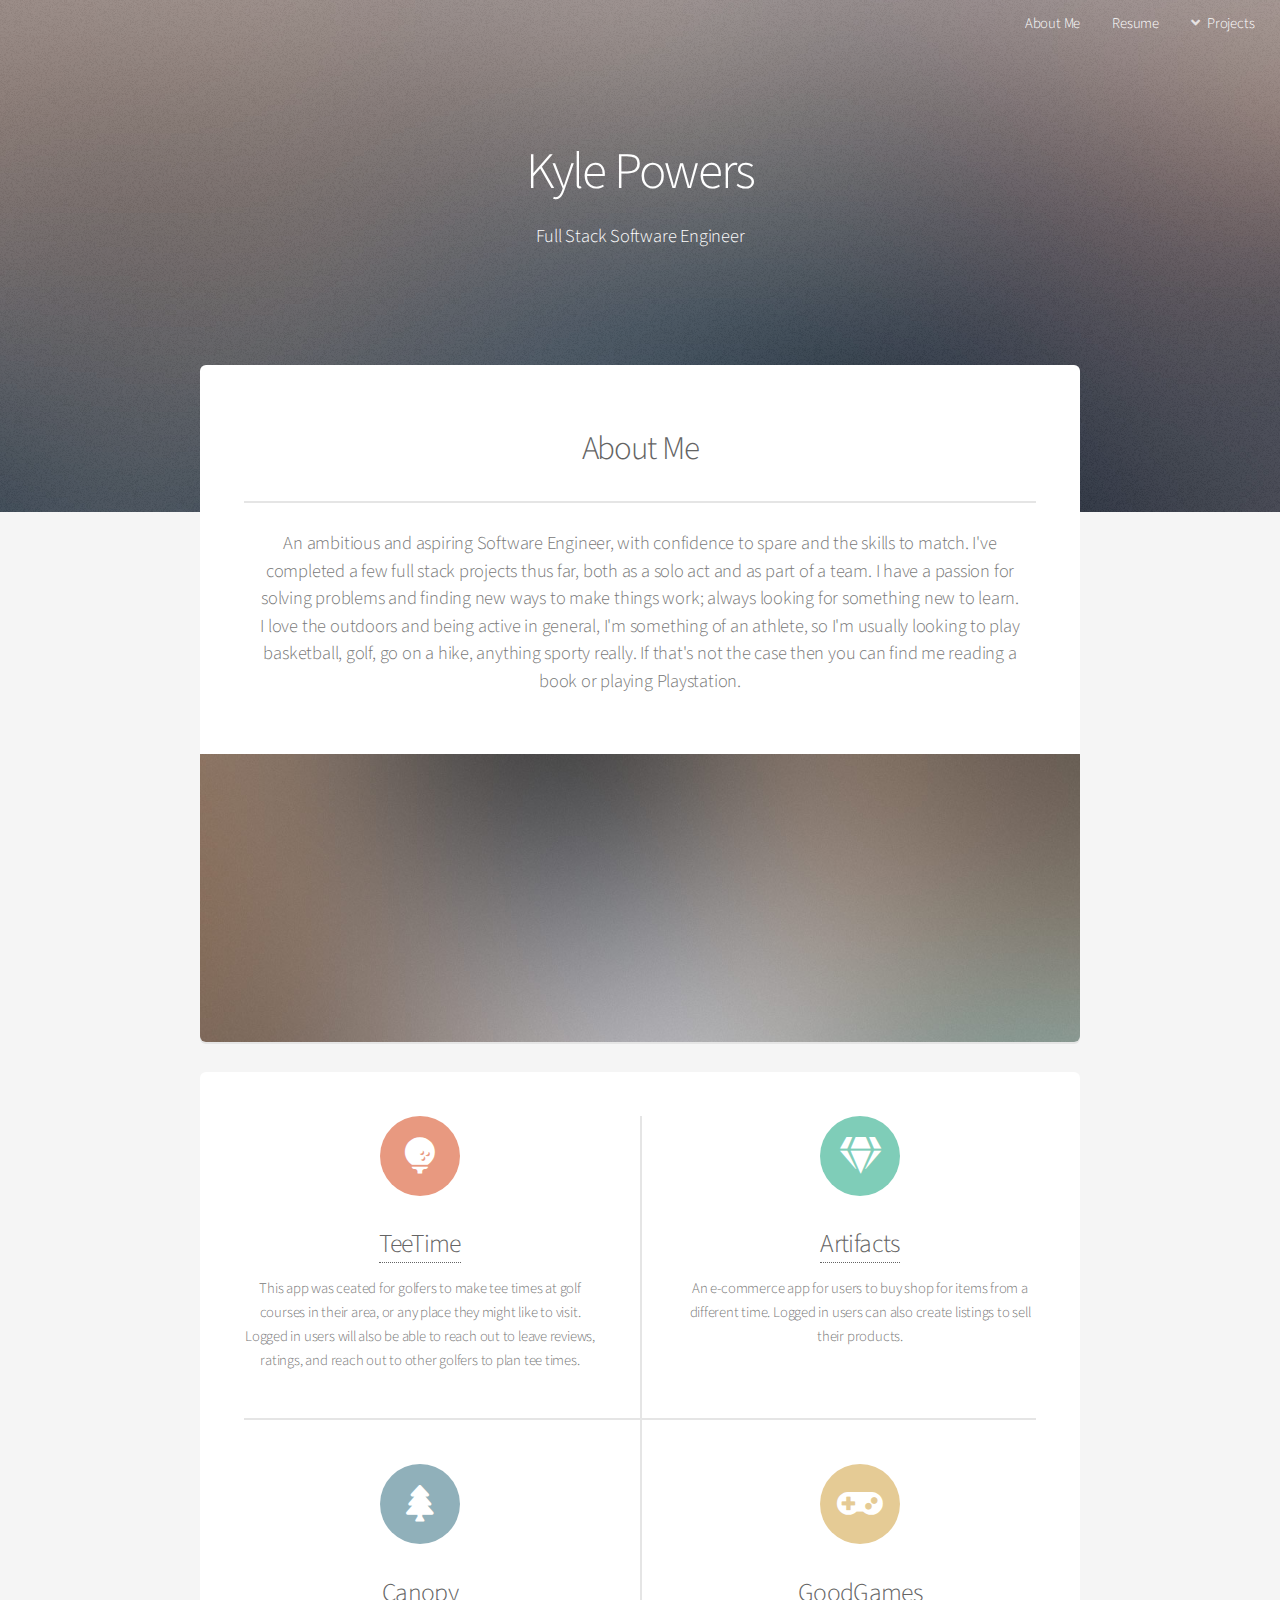
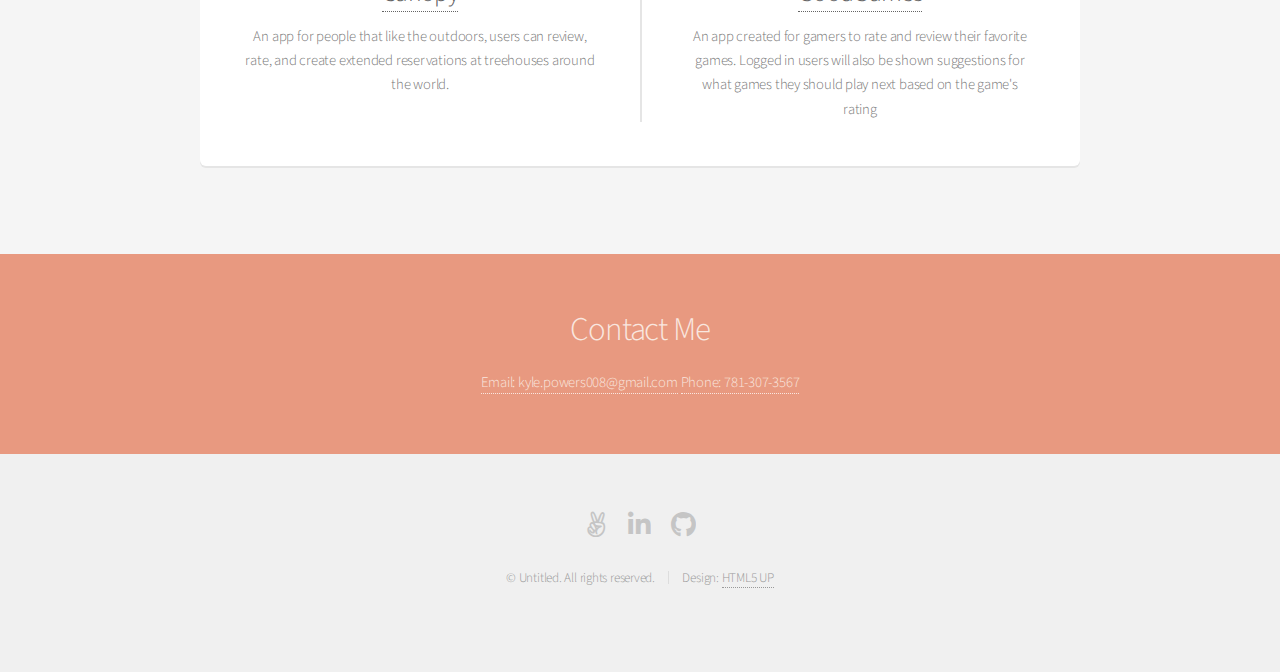
==== commit ed836c03: "icons changed" ====
--- a/index.html
+++ b/index.html
@@ -24,9 +24,9 @@
 							<li>
 								<a href="#" class="icon solid fa-angle-down">Projects</a>
 								<ul>
-									<li><a href="#projects"></a>TeeTime</li>
-									<li><a href="#projects"></a>Artifacts</li>
-									<li><a href="#projects"></a>Canopy</li>
+									<li><a href="#projects">TeeTime</a></li>
+									<li><a href="#projects">Artifacts</a></li>
+									<li><a href="#projects">Canopy</a></li>
 									<li>
 										<a href="#projects">Goodgames</a>
 										<!-- <ul>
@@ -70,24 +70,24 @@
 					<section id="projects" class="box special features">
 						<div class="features-row">
 							<section>
-								<span class="icon solid major fa-bolt accent2"></span>
+								<span class="icon solid major fa-golf-ball accent2"></span>
 								<h3><a rel='noreferrer noopener' target='_blank' href="https://tee-time-app.herokuapp.com/">TeeTime</a></h3>
 								<p>This app was ceated for golfers to make tee times at golf courses in their area, or any place they might like to visit. Logged in users will also be able to reach out to leave reviews, ratings, and reach out to other golfers to plan tee times.</p>
 							</section>
 							<section>
-								<span class="icon solid major fa-chart-area accent3"></span>
+								<span class="icon solid major fa-gem accent3"></span>
 								<h3><a rel='noreferrer noopener' target='_blank' href="https://artifacts-app.herokuapp.com/">Artifacts</a></h3>
 								<p>An e-commerce app for users to buy shop for items from a different time. Logged in users can also create listings to sell their products.</p>
 							</section>
 						</div>
 						<div class="features-row">
 							<section>
-								<span class="icon solid major fa-cloud accent4"></span>
+								<span class="icon solid major fa-tree accent4"></span>
 								<h3><a rel='noreferrer noopener' target='_blank' href="https://canopykp.herokuapp.com/">Canopy</a></h3>
 								<p>An app for people that like the outdoors, users can review, rate, and create extended reservations at treehouses around the world.</p>
 							</section>
 							<section>
-								<span class="icon solid major fa-lock accent5"></span>
+								<span class="icon solid major fa-gamepad accent5"></span>
 								<h3><a rel='noreferrer noopener' target='_blank' href="https://goodgamesgg.herokuapp.com/">GoodGames</a></h3>
 								<p>An app created for gamers to rate and review their favorite games. Logged in users will also be shown suggestions for what games they should play next based on the game's rating</p>
 							</section>
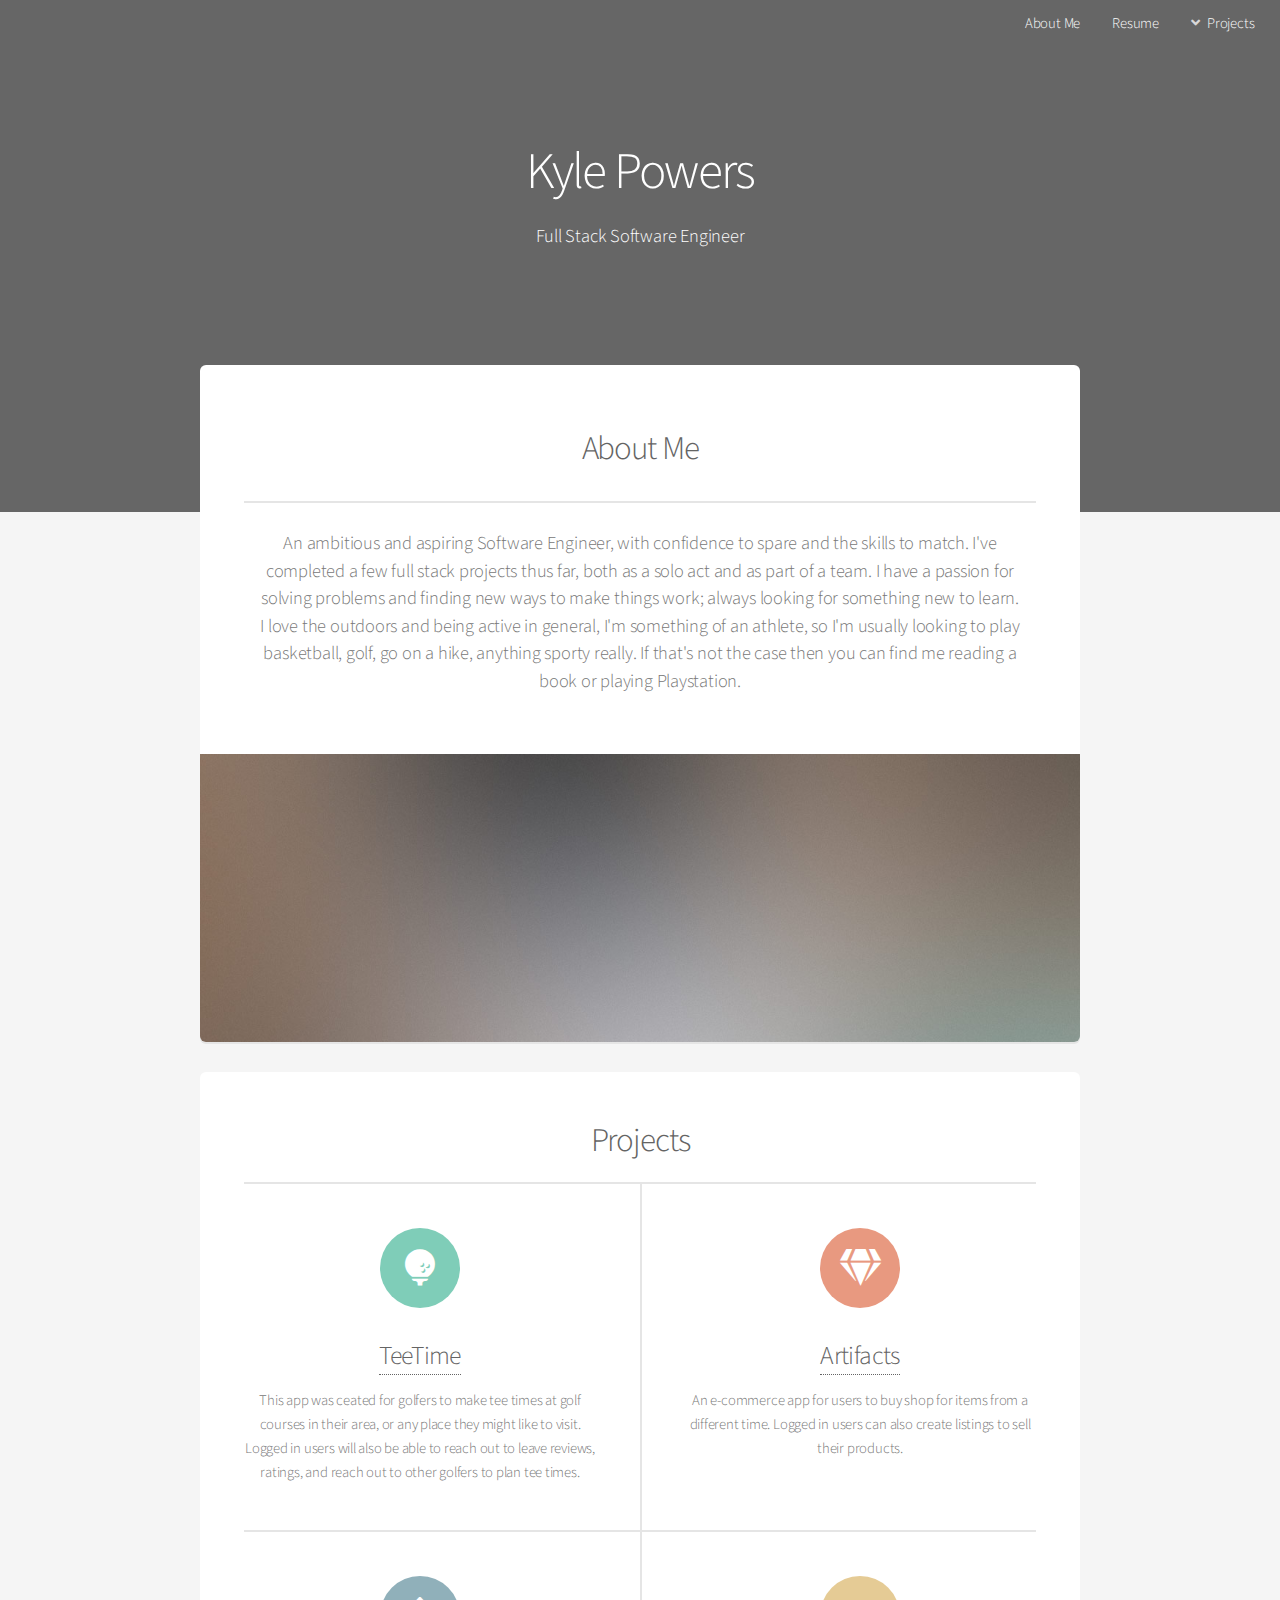
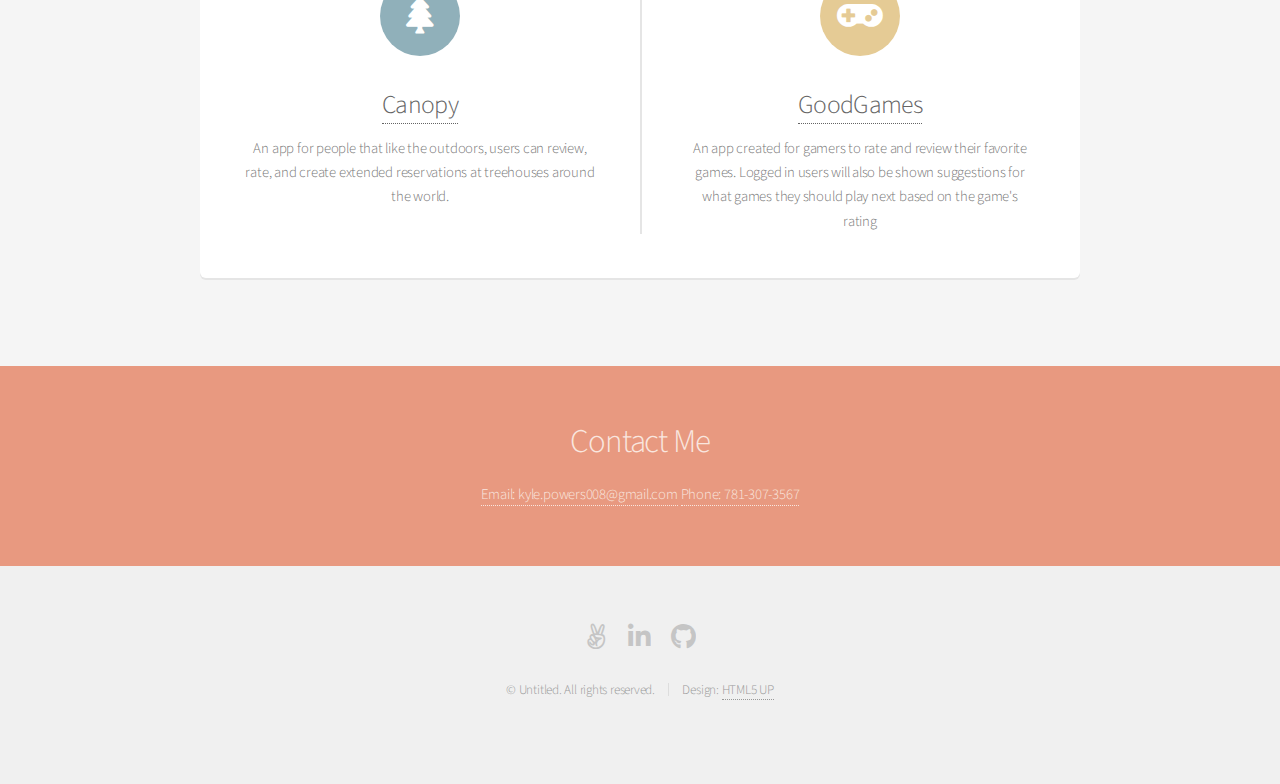
==== commit 8a4a0608: "profile photo" ====
--- a/index.html
+++ b/index.html
@@ -68,6 +68,7 @@
 					</section>
 
 					<section id="projects" class="box special features">
+						<h2>Projects</h2>
 						<div class="features-row">
 							<section>
 								<span class="icon solid major fa-golf-ball accent2"></span>
--- a/assets/css/main.css
+++ b/assets/css/main.css
@@ -2428,12 +2428,12 @@
 			}
 
 			.icon.major.accent2 {
+				background: #7fcdb8;
+				color: #ffffff;
+			}
+
+			.icon.major.accent3 {
 				background: #e89980;
-				color: #ffffff;
-			}
-
-			.icon.major.accent3 {
-				background: #7fcdb8;
 				color: #ffffff;
 			}
 
@@ -3169,7 +3169,7 @@
 	#banner {
 		background-attachment: scroll,							fixed;
 		background-color: #666;
-		background-image: url("images/overlay.png"), url("../../images/banner.jpg");
+		background-image: url("https://portfoliositekp.s3.us-east-2.amazonaws.com/B69977D3-CFAC-40E2-93B1-F260478B0EFC_1_201_a.jpeg"); /*, url("../../images/banner.jpg"); */
 		background-position: top left,						center center;
 		background-repeat: repeat,							no-repeat;
 		background-size: auto,							cover;
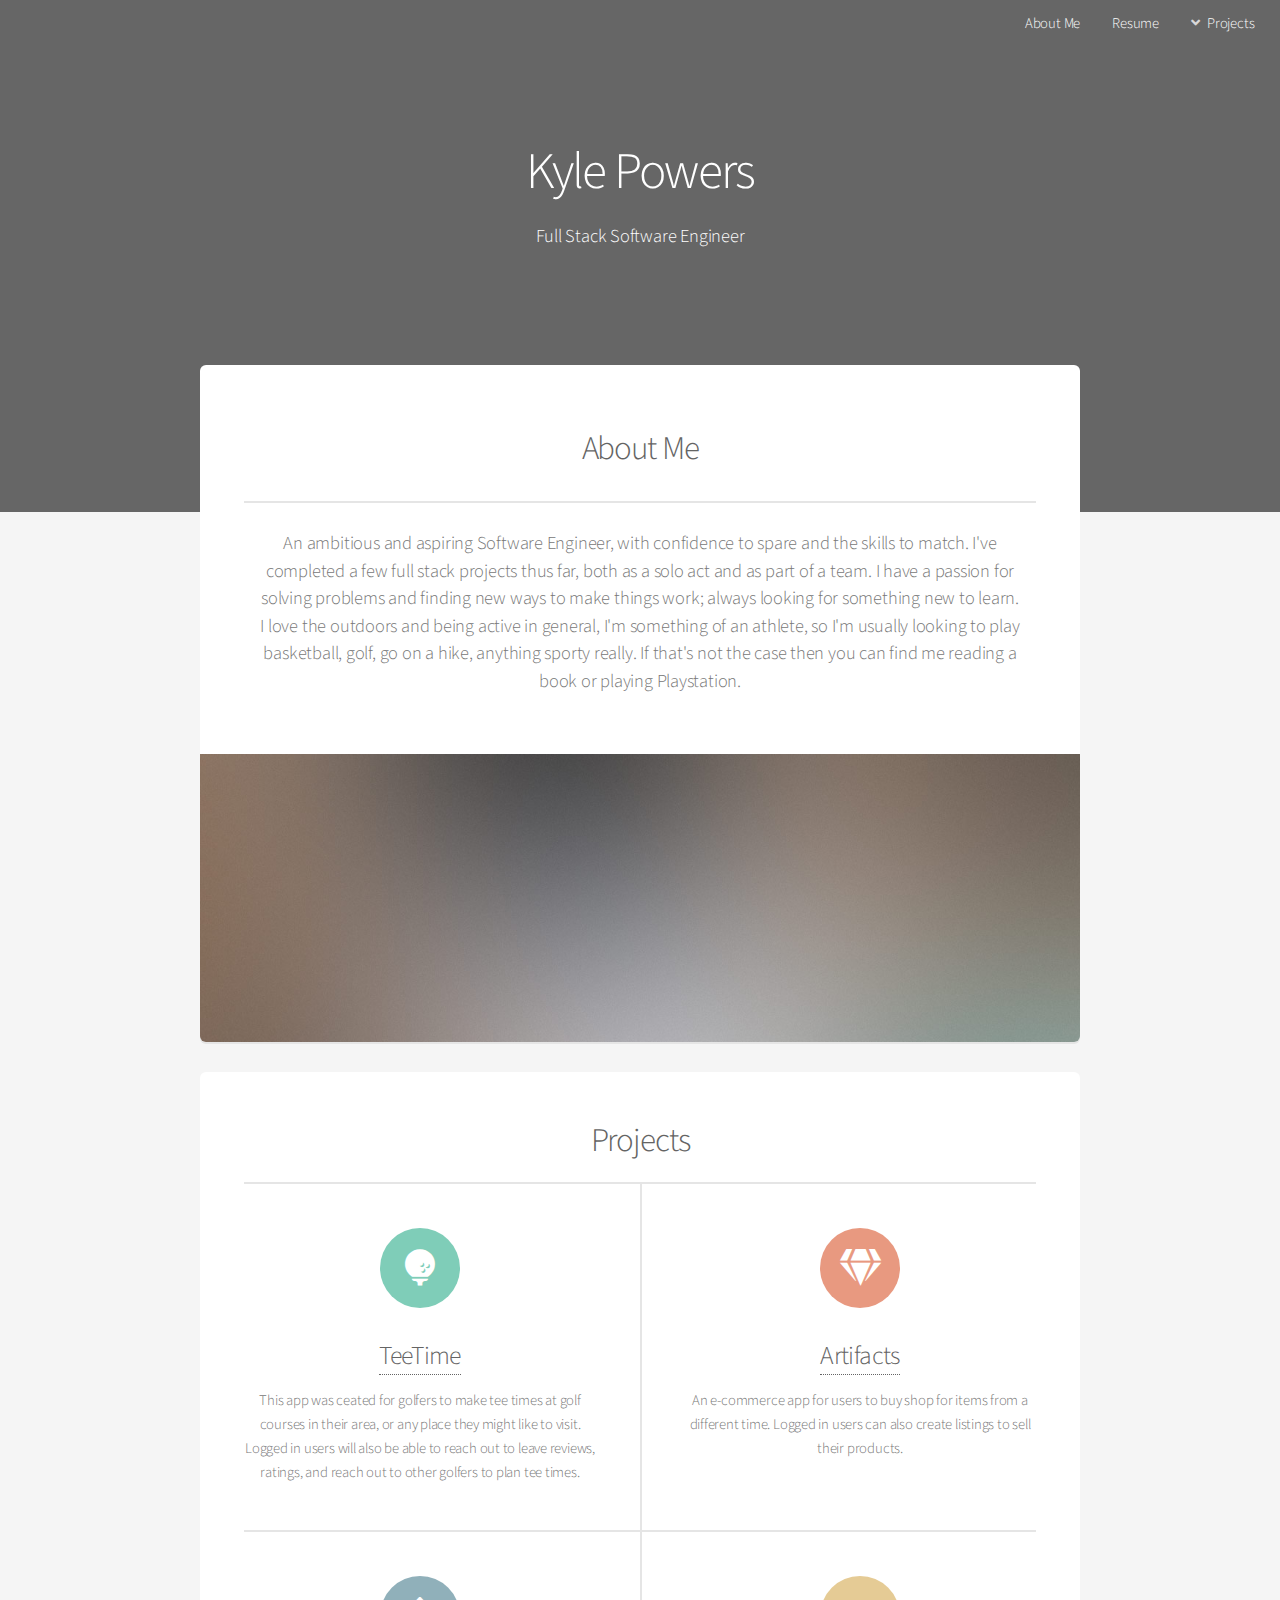
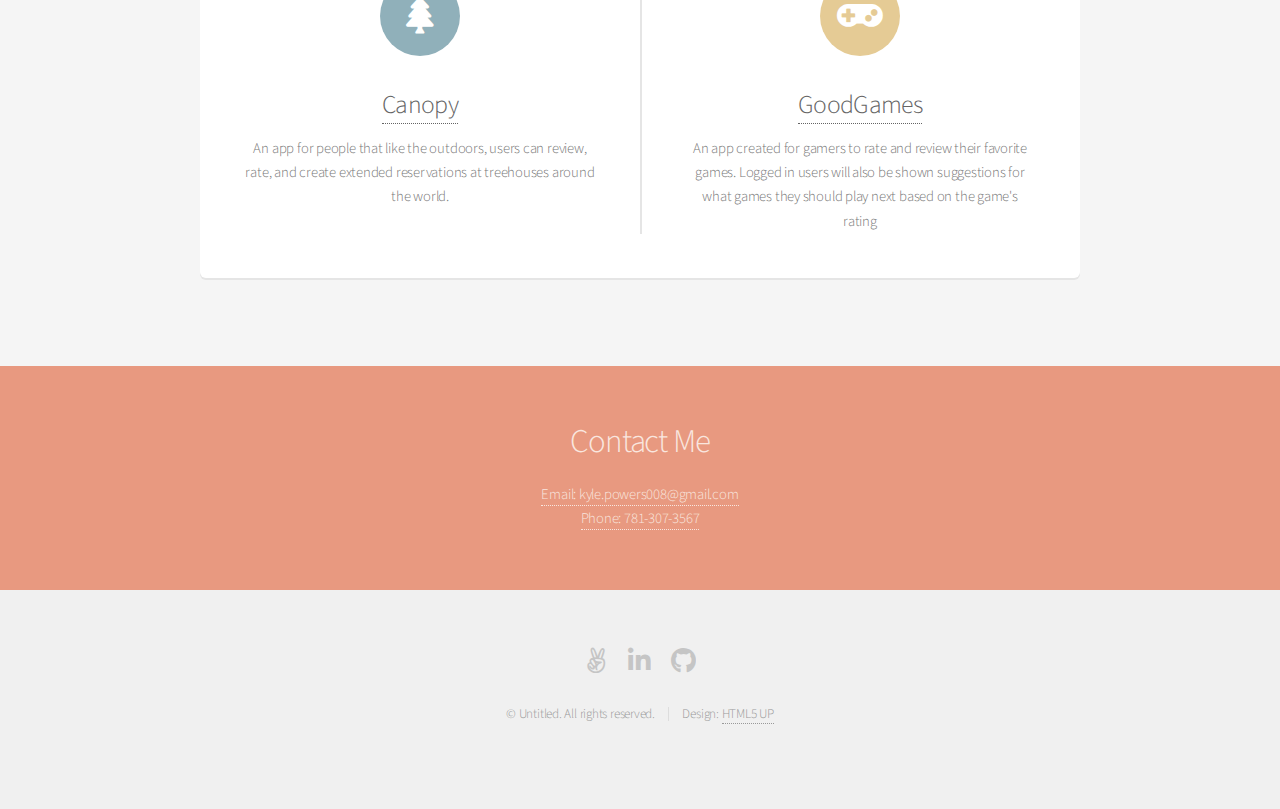
==== commit 50bda4c3: "one more try" ====
--- a/index.html
+++ b/index.html
@@ -128,7 +128,7 @@
 				<section id="cta">
 
 					<h2>Contact Me</h2>
-					<a href="mailto: kyle.powers008@gmail.com">Email: kyle.powers008@gmail.com</a>
+					<a href="mailto: kyle.powers008@gmail.com">Email: kyle.powers008@gmail.com</a> <br/>
 					<a href="tel:+17813073567">Phone: 781-307-3567</a>
 
 					<!-- <form>
--- a/assets/css/main.css
+++ b/assets/css/main.css
@@ -3169,7 +3169,7 @@
 	#banner {
 		background-attachment: scroll,							fixed;
 		background-color: #666;
-		background-image: url("https://portfoliositekp.s3.us-east-2.amazonaws.com/B69977D3-CFAC-40E2-93B1-F260478B0EFC_1_201_a.jpeg"); /*, url("../../images/banner.jpg"); */
+		background-image: url("https://portfoliositekp.s3.us-east-2.amazonaws.com/Screen+Shot+2021-08-02+at+6.36.43+PM.png"); /*, url("../../images/banner.jpg"); */
 		background-position: top left,						center center;
 		background-repeat: repeat,							no-repeat;
 		background-size: auto,							cover;
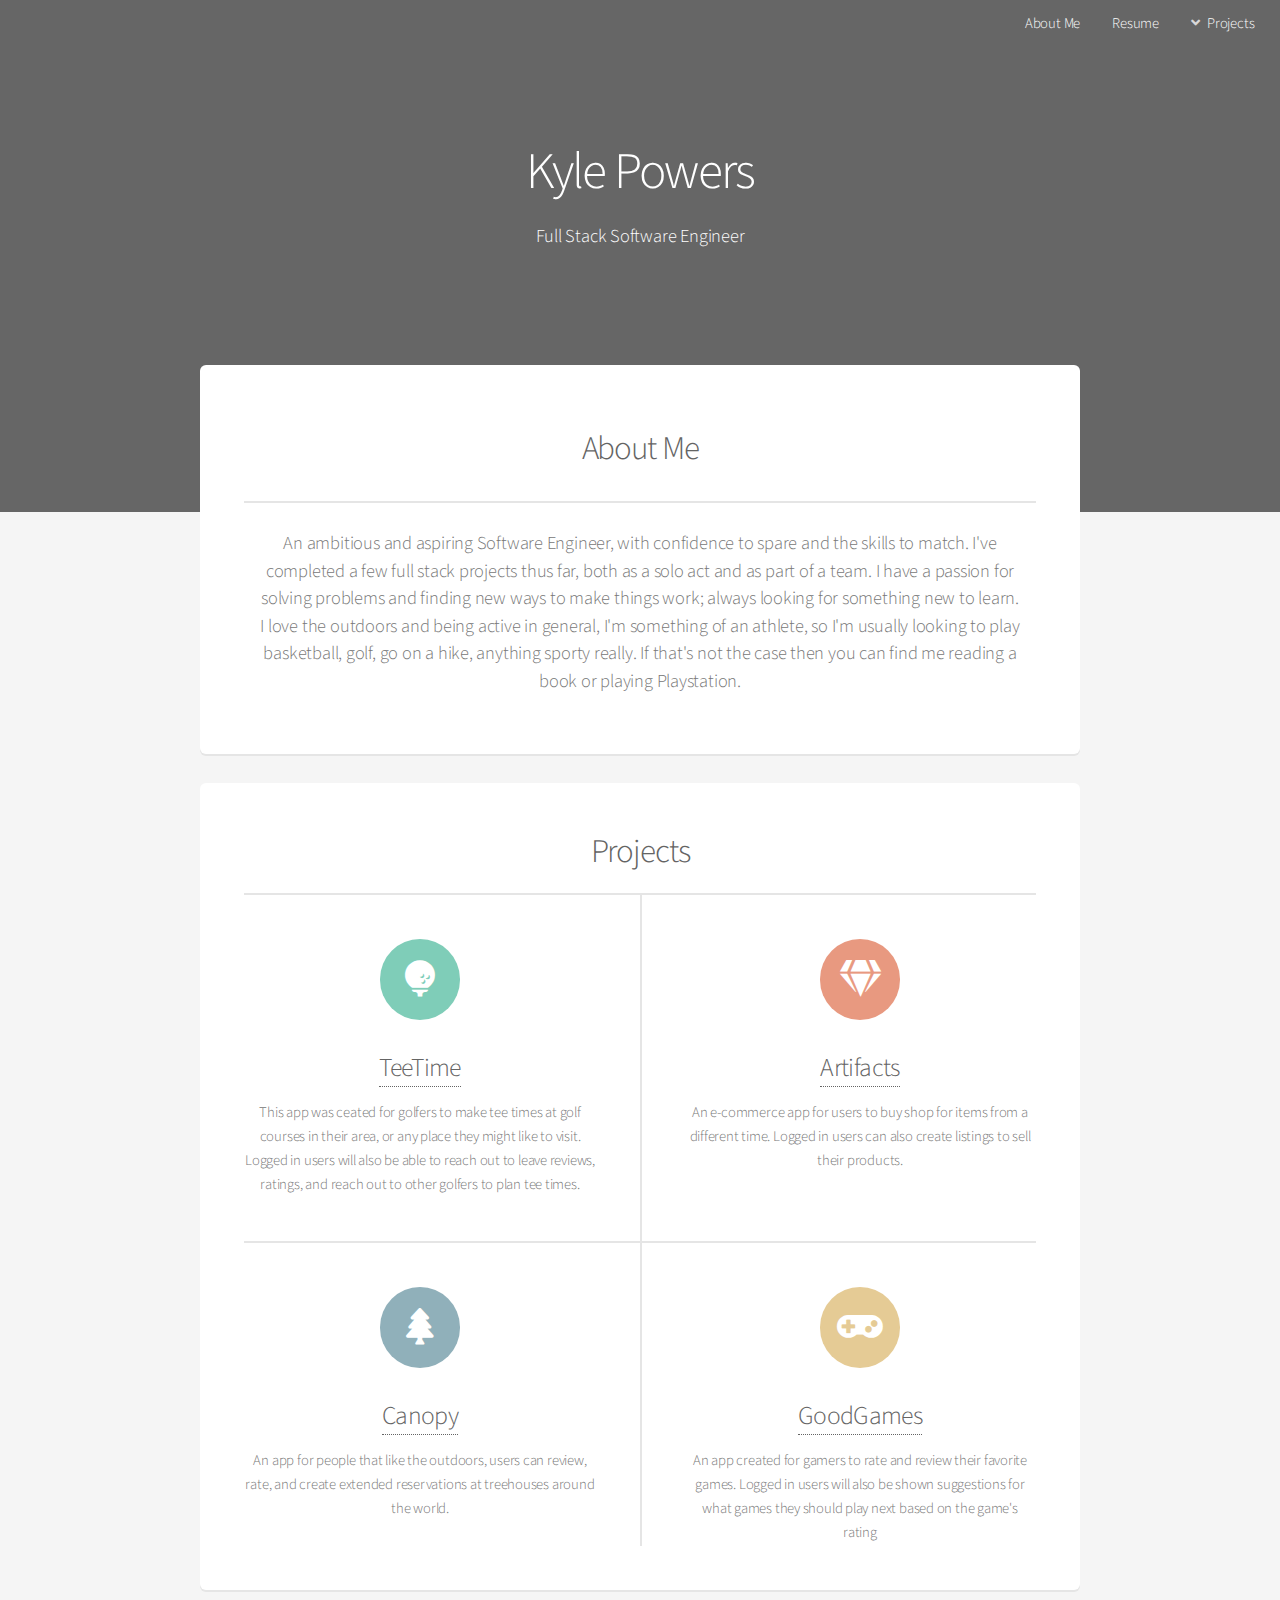
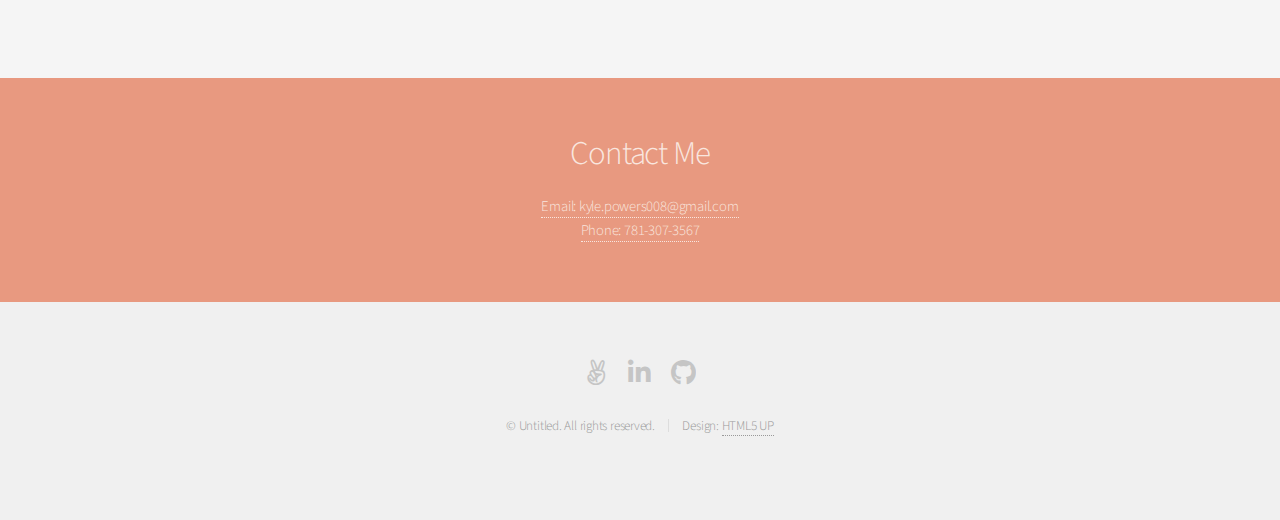
==== commit 62215458: "finishing touches i think" ====
--- a/index.html
+++ b/index.html
@@ -64,7 +64,7 @@
 							<p>An ambitious and aspiring Software Engineer, with confidence to spare and the skills to match. I've completed a few full stack projects thus far, both as a solo act and as part of a team. I have a passion for solving problems and finding new ways to make things work; always looking for something new to learn. <br/>
 								I love the outdoors and being active in general, I'm something of an athlete, so I'm usually looking to play basketball, golf, go on a hike, anything sporty really. If that's not the case then you can find me reading a book or playing Playstation.</p>
 						</header>
-						<span class="image featured"><img src="images/pic01.jpg" alt="" /></span>
+						<span class="image featured"><img src="https://portfoliositekp.s3.us-east-2.amazonaws.com/Screen+Shot+2021-08-02+at+8.10.00+PM.png" alt="" /></span>
 					</section>
 
 					<section id="projects" class="box special features">
@@ -148,9 +148,9 @@
 				<footer id="footer">
 					<ul class="icons">
 						<!-- <li><a href="#" class="icon brands fa-twitter"><span class="label">Twitter</span></a></li> -->
-						<li><a href="https://angel.co/u/kyle-powers-6" class="icon brands fa-angellist"><span class="label">Angellist</span></a></li>
-						<li><a href="https://www.linkedin.com/in/kyle-powers-63739b133/" class="icon brands fa-linkedin-in"><span class="label">Linkedin</span></a></li>
-						<li><a href="https://github.com/kpowers005" class="icon brands fa-github"><span class="label">Github</span></a></li>
+						<li><a rel='noreferrer noopener' target='_blank' href="https://angel.co/u/kyle-powers-6" class="icon brands fa-angellist"><span class="label">Angellist</span></a></li>
+						<li><a rel='noreferrer noopener' target='_blank' href="https://www.linkedin.com/in/kyle-powers-63739b133/" class="icon brands fa-linkedin-in"><span class="label">Linkedin</span></a></li>
+						<li><a rel='noreferrer noopener' target='_blank' href="https://github.com/kpowers005" class="icon brands fa-github"><span class="label">Github</span></a></li>
 						<!-- <li><a href="#" class="icon brands fa-dribbble"><span class="label">Dribbble</span></a></li>
 						<li><a href="#" class="icon brands fa-google-plus"><span class="label">Google+</span></a></li> -->
 					</ul>
--- a/assets/css/main.css
+++ b/assets/css/main.css
@@ -3168,12 +3168,13 @@
 
 	#banner {
 		background-attachment: scroll,							fixed;
-		background-color: #666;
-		background-image: url("https://portfoliositekp.s3.us-east-2.amazonaws.com/Screen+Shot+2021-08-02+at+6.36.43+PM.png"); /*, url("../../images/banner.jpg"); */
-		background-position: top left,						center center;
-		background-repeat: repeat,							no-repeat;
-		background-size: auto,							cover;
-		color: #fff;
+		background-color: #666666;
+		background-image: url("https://portfoliositekp.s3.us-east-2.amazonaws.com/928fbed6ffb6bae828eed5b3378b7106.jpg");
+		background-origin: border-box;
+		background-position: right 75%;
+		/* background-repeat: no-repeat; */
+		background-size: cover;
+		color: rgb(255, 255, 255);
 		padding: 12em 0 20em 0;
 		text-align: center;
 	}
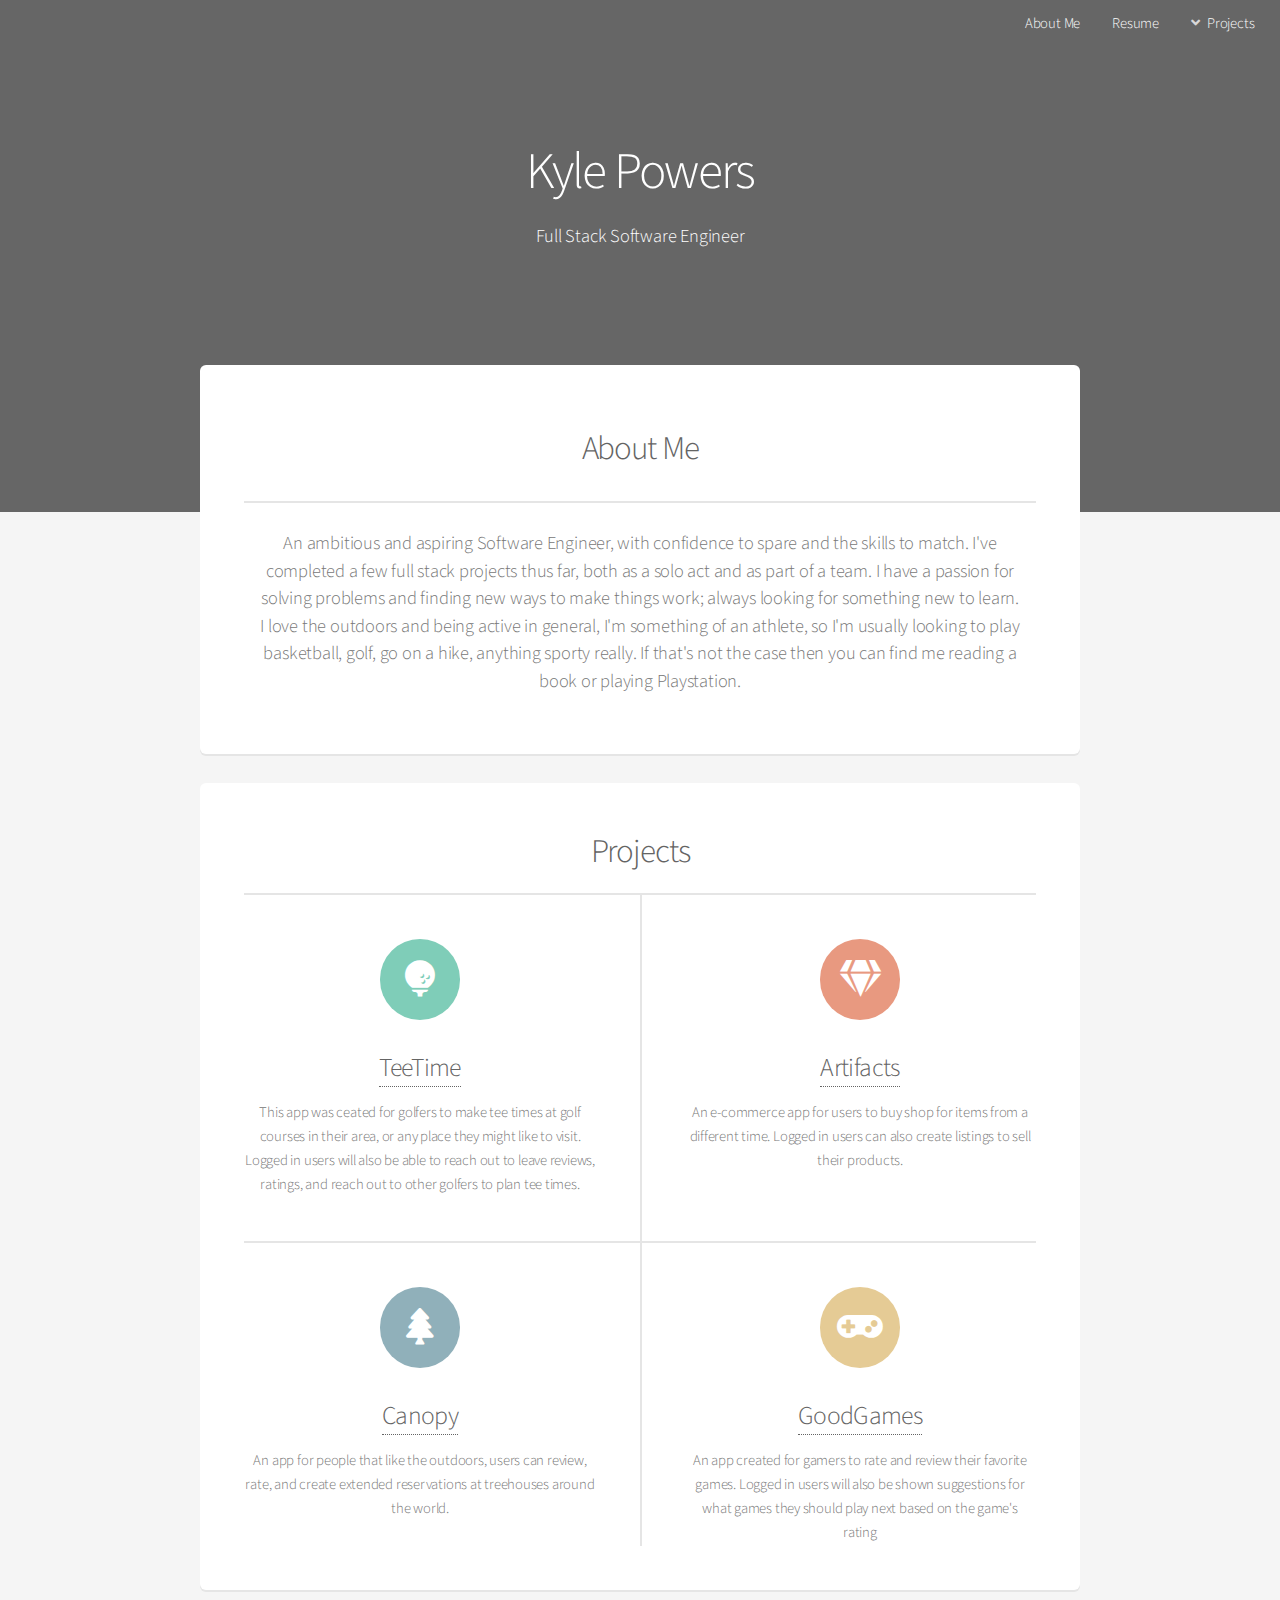
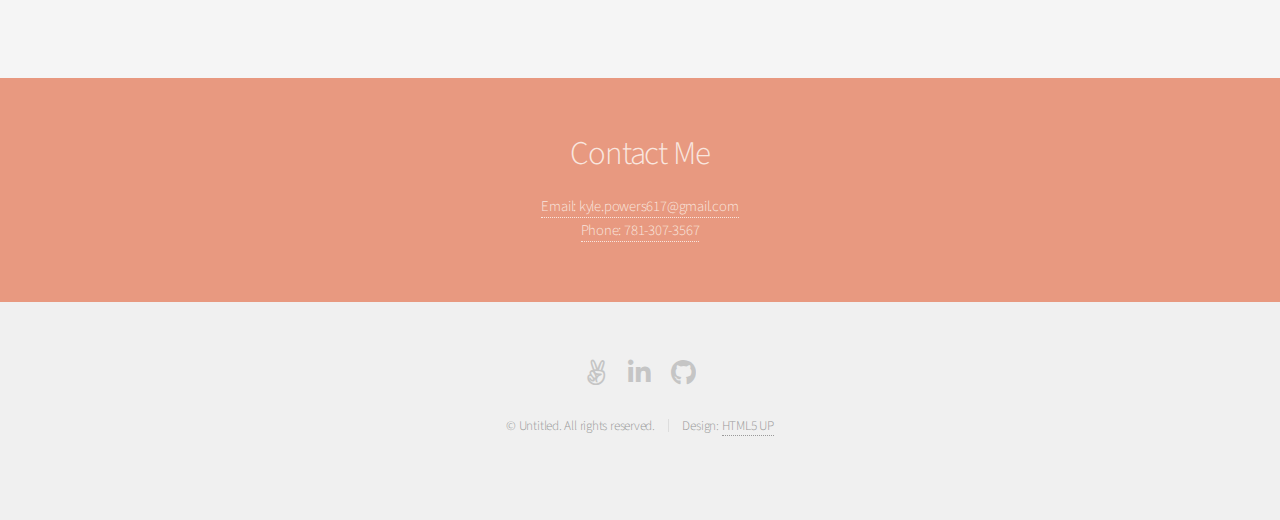
==== commit 560ae1ff: "Update index.html" ====
--- a/index.html
+++ b/index.html
@@ -128,7 +128,7 @@
 				<section id="cta">
 
 					<h2>Contact Me</h2>
-					<a href="mailto: kyle.powers008@gmail.com">Email: kyle.powers008@gmail.com</a> <br/>
+					<a href="mailto: kyle.powers617@gmail.com">Email: kyle.powers617@gmail.com</a> <br/>
 					<a href="tel:+17813073567">Phone: 781-307-3567</a>
 
 					<!-- <form>
